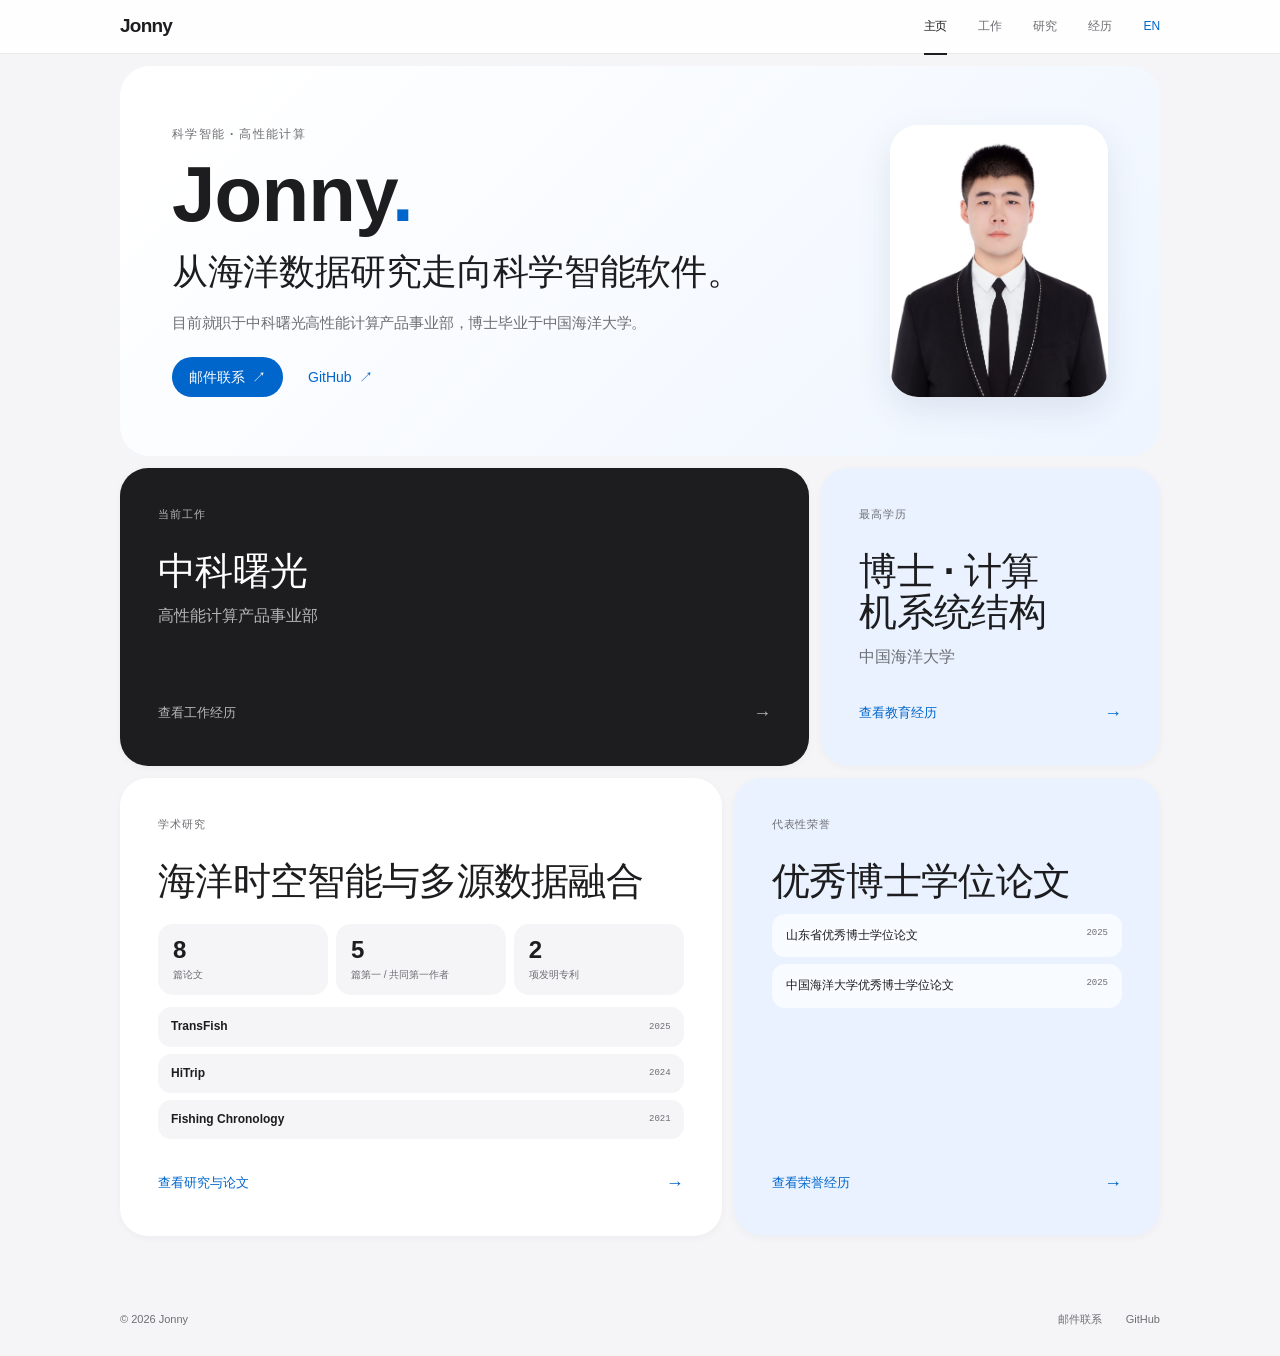
==== index.html @ 550485dc "Rebuild homepage as a resume overview" ====
<!doctype html>
<html lang="zh-CN">
  <head>
    <meta charset="utf-8">
    <meta name="viewport" content="width=device-width, initial-scale=1">
    <meta name="description" content="目前就职于中科曙光高性能计算产品事业部，博士毕业于中国海洋大学。">
    <meta name="author" content="Jonny">
    <meta name="theme-color" content="#f5f5f7">
    <title>Jonny｜个人主页</title>
    <link rel="canonical" href="https://zhaozhongningouc.github.io/">
    <link rel="alternate" hreflang="en" href="https://zhaozhongningouc.github.io/en/">
    <link rel="alternate" hreflang="zh-CN" href="https://zhaozhongningouc.github.io/">
    <link rel="alternate" hreflang="x-default" href="https://zhaozhongningouc.github.io/">
    <link rel="preload" href="/assets/images/portrait.jpg" as="image" type="image/jpeg">
    <link rel="stylesheet" href="/assets/css/styles.css">
    <meta property="og:type" content="website">
    <meta property="og:url" content="https://zhaozhongningouc.github.io/">
    <meta property="og:title" content="Jonny｜个人主页">
    <meta property="og:description" content="目前就职于中科曙光高性能计算产品事业部，博士毕业于中国海洋大学。">
    <meta property="og:image" content="https://zhaozhongningouc.github.io/assets/images/og-v2.png">
    <meta property="og:image:width" content="1200">
    <meta property="og:image:height" content="630">
    <meta property="og:locale" content="zh_CN">
    <meta property="og:locale:alternate" content="en_US">
    <meta name="twitter:card" content="summary_large_image">
    <meta name="twitter:title" content="Jonny｜个人主页">
    <meta name="twitter:description" content="目前就职于中科曙光高性能计算产品事业部，博士毕业于中国海洋大学。">
    <meta name="twitter:image" content="https://zhaozhongningouc.github.io/assets/images/og-v2.png">
    <script type="application/ld+json">{"@context":"https://schema.org","@type":"Person","name":"Jonny","url":"https://zhaozhongningouc.github.io/","image":"https://zhaozhongningouc.github.io/assets/images/portrait.jpg","worksFor":{"@type":"Organization","name":"中科曙光","department":{"@type":"Organization","name":"高性能计算产品事业部"}},"alumniOf":{"@type":"CollegeOrUniversity","name":"中国海洋大学"},"sameAs":["https://github.com/ZhaoZhongningOUC"]}</script>
    <script defer src="/assets/js/main.js"></script>
  </head>
  <body data-page="home" data-lang="zh">

    <a class="skip-link" href="#main-content">跳到主要内容</a>
    <header class="site-header">
      <div class="site-nav container">
        <a class="wordmark" href="/" aria-label="Jonny — 主页">Jonny</a>
        <button class="nav-toggle" type="button" aria-expanded="false" aria-controls="nav-menu">
          <span class="nav-toggle__label">菜单</span>
          <span class="nav-toggle__icon" aria-hidden="true"><i></i><i></i></span>
        </button>
        <nav class="nav-menu" id="nav-menu" aria-label="主要导航">

        <a class="nav-link" href="/" aria-current="page">
          主页
        </a>
        <a class="nav-link" href="/work/">
          工作
        </a>
        <a class="nav-link" href="/research/">
          研究
        </a>
        <a class="nav-link" href="/experience/">
          经历
        </a>
          <a class="language-link" href="/en/" hreflang="en" aria-label="切换到英文版">EN</a>
        </nav>
      </div>
    </header>

    <main class="home-main" id="main-content">
      <div class="container home-layout">
        <section class="home-hero" aria-labelledby="home-title">
          <div class="home-copy">
            <p class="eyebrow">科学智能 · 高性能计算</p>
            <h1 id="home-title">Jonny<span aria-hidden="true">.</span></h1>
            <p class="home-headline">从海洋数据研究走向科学智能软件。</p>
            <p class="home-summary">目前就职于中科曙光高性能计算产品事业部，博士毕业于中国海洋大学。</p>
            <div class="home-actions">
              <a class="primary-link" href="mailto:zhaozhn@sugon.com">邮件联系<span aria-hidden="true">↗</span></a>

  <a class="text-link" href="https://github.com/ZhaoZhongningOUC" target="_blank" rel="noreferrer">
    <span>GitHub</span><span aria-hidden="true">↗</span>
  </a>
            </div>
          </div>
          <figure class="home-portrait">
            <img src="/assets/images/portrait.jpg" alt="Jonny 个人照片" width="480" height="600" fetchpriority="high">
          </figure>
        </section>
        <section class="home-resume" aria-labelledby="resume-overview-title">
          <h2 class="sr-only" id="resume-overview-title">简历概览</h2>
          <div class="home-resume-grid">
            <a class="home-resume-card home-resume-card--work" href="/work/">
              <span class="home-card-label">当前工作</span>
              <div class="home-card-main">
                <h3>中科曙光</h3>
                <p>高性能计算产品事业部</p>
              </div>
              <span class="home-card-link">查看工作经历<span aria-hidden="true">→</span></span>
            </a>
            <a class="home-resume-card home-resume-card--education" href="/experience/#education">
              <span class="home-card-label">最高学历</span>
              <div class="home-card-main">
                <h3>博士 · 计算机系统结构</h3>
                <p>中国海洋大学</p>
              </div>
              <span class="home-card-link">查看教育经历<span aria-hidden="true">→</span></span>
            </a>
            <a class="home-resume-card home-resume-card--research" href="/research/">
              <span class="home-card-label">学术研究</span>
              <div class="home-card-main">
                <h3>海洋时空智能与多源数据融合</h3>
                <dl class="home-research-stats">
                  <div><dt>8</dt><dd>篇论文</dd></div>
                  <div><dt>5</dt><dd>篇第一 / 共同第一作者</dd></div>
                  <div><dt>2</dt><dd>项发明专利</dd></div>
                </dl>
                <ul class="home-highlight-list">
        <li><strong>TransFish</strong><span>2025</span></li>
        <li><strong>HiTrip</strong><span>2024</span></li>
        <li><strong>Fishing Chronology</strong><span>2021</span></li></ul>
              </div>
              <span class="home-card-link">查看研究与论文<span aria-hidden="true">→</span></span>
            </a>
            <a class="home-resume-card home-resume-card--recognition" href="/experience/#recognition">
              <span class="home-card-label">代表性荣誉</span>
              <div class="home-card-main">
                <h3>优秀博士学位论文</h3>
                <ul class="home-highlight-list home-highlight-list--awards">
        <li><strong>山东省优秀博士学位论文</strong><span>2025</span></li>
        <li><strong>中国海洋大学优秀博士学位论文</strong><span>2025</span></li></ul>
              </div>
              <span class="home-card-link">查看荣誉经历<span aria-hidden="true">→</span></span>
            </a>
          </div>
        </section>
      </div>
    </main>

    <footer class="site-footer">
      <div class="container footer-inner">
        <p>© 2026 Jonny</p>
        <div class="footer-links">
          <a href="mailto:zhaozhn@sugon.com">邮件联系</a>
          <a href="https://github.com/ZhaoZhongningOUC" target="_blank" rel="noreferrer">GitHub</a>

        </div>
      </div>
    </footer>
  </body>
</html>
---- assets/css/styles.css ----
:root {
  --ink: #1d1d1f;
  --ink-secondary: #6e6e73;
  --ink-tertiary: #6e6e73;
  --line: #d2d2d7;
  --line-soft: #e8e8ed;
  --surface: #ffffff;
  --surface-muted: #f5f5f7;
  --panel-blue: #eaf2ff;
  --panel-soft: #edf1f7;
  --panel-dark: #1d1d1f;
  --blue: #0066cc;
  --blue-hover: #004f9e;
  --container: 1040px;
  --reading: 740px;
  --header-height: 54px;
  --font-sans: -apple-system, BlinkMacSystemFont, "SF Pro Text", "PingFang SC", "Hiragino Sans GB", "Segoe UI", "Microsoft YaHei UI", "Microsoft YaHei", "Noto Sans CJK SC", "Noto Sans SC", Arial, sans-serif;
  --font-mono: "SFMono-Regular", Consolas, "Liberation Mono", monospace;
}

*,
*::before,
*::after {
  box-sizing: border-box;
}

html {
  scroll-behavior: smooth;
  text-size-adjust: 100%;
}

body {
  margin: 0;
  background: var(--surface-muted);
  color: var(--ink);
  font-family: var(--font-sans);
  font-size: 16px;
  -webkit-font-smoothing: antialiased;
  font-synthesis: none;
  line-height: 1.6;
  text-rendering: optimizeLegibility;
}

body.menu-open {
  overflow: hidden;
}

img {
  display: block;
  max-width: 100%;
}

a {
  color: inherit;
  text-decoration: none;
}

button,
input,
textarea {
  font: inherit;
}

button {
  color: inherit;
}

h1,
h2,
h3,
p,
figure,
dl,
dd,
ol,
ul {
  margin: 0;
}

.sr-only {
  position: absolute;
  width: 1px;
  height: 1px;
  overflow: hidden;
  padding: 0;
  border: 0;
  margin: -1px;
  clip: rect(0, 0, 0, 0);
  white-space: nowrap;
}

ol,
ul {
  padding: 0;
  list-style: none;
}

.container {
  width: min(calc(100% - 48px), var(--container));
  margin-inline: auto;
}

.skip-link {
  position: fixed;
  z-index: 200;
  top: 10px;
  left: 12px;
  padding: 9px 14px;
  border-radius: 8px;
  background: var(--ink);
  color: white;
  font-size: 13px;
  font-weight: 600;
  transform: translateY(-150%);
  transition: transform 160ms ease;
}

.skip-link:focus {
  transform: translateY(0);
}

:focus-visible {
  border-radius: 4px;
  outline: 3px solid rgba(0, 102, 204, 0.35);
  outline-offset: 3px;
}

.site-header {
  position: sticky;
  z-index: 100;
  top: 0;
  height: var(--header-height);
  border-bottom: 1px solid rgba(0, 0, 0, 0.08);
  background: rgba(255, 255, 255, 0.86);
  -webkit-backdrop-filter: saturate(180%) blur(18px);
  backdrop-filter: saturate(180%) blur(18px);
}

.site-nav {
  display: flex;
  height: 100%;
  align-items: center;
  justify-content: space-between;
}

.wordmark {
  color: var(--ink);
  font-size: 19px;
  font-weight: 650;
  letter-spacing: -0.04em;
}

.nav-menu {
  display: flex;
  align-items: center;
  gap: 31px;
}

.nav-link,
.language-link {
  position: relative;
  color: var(--ink-secondary);
  font-size: 12px;
  font-weight: 500;
  letter-spacing: -0.01em;
  transition: color 160ms ease;
}

.nav-link:hover,
.language-link:hover,
.nav-link[aria-current="page"] {
  color: var(--ink);
}

.nav-link[aria-current="page"]::after {
  position: absolute;
  right: 0;
  bottom: -19px;
  left: 0;
  height: 2px;
  background: var(--ink);
  content: "";
}

.language-link {
  padding-left: 1px;
  color: var(--blue);
}

.nav-toggle {
  display: none;
  align-items: center;
  gap: 9px;
  padding: 8px 0;
  border: 0;
  background: transparent;
  cursor: pointer;
  font-size: 12px;
}

.nav-toggle__icon {
  position: relative;
  display: block;
  width: 17px;
  height: 12px;
}

.nav-toggle__icon i {
  position: absolute;
  right: 0;
  width: 17px;
  height: 1px;
  background: currentColor;
  transition: transform 180ms ease, top 180ms ease;
}

.nav-toggle__icon i:first-child {
  top: 3px;
}

.nav-toggle__icon i:last-child {
  top: 9px;
}

.nav-toggle[aria-expanded="true"] .nav-toggle__icon i:first-child {
  top: 6px;
  transform: rotate(45deg);
}

.nav-toggle[aria-expanded="true"] .nav-toggle__icon i:last-child {
  top: 6px;
  transform: rotate(-45deg);
}

.eyebrow {
  color: var(--ink-secondary);
  font-size: 12px;
  font-weight: 600;
  letter-spacing: 0.11em;
  text-transform: uppercase;
}

.home-headline,
.page-heading h1,
.section-body > h3,
.publication-group > h3,
.featured-award h3 {
  text-wrap: balance;
}

html[lang="zh-CN"] .home-copy h1,
html[lang="zh-CN"] .home-headline,
html[lang="zh-CN"] .page-heading h1,
html[lang="zh-CN"] .section-body > h3,
html[lang="zh-CN"] .research-row__content h3,
html[lang="zh-CN"] .timeline-row h3,
html[lang="zh-CN"] .program-row h3,
html[lang="zh-CN"] .award-row h3,
html[lang="zh-CN"] .featured-award h3,
html[lang="zh-CN"] .patent-row h3 {
  letter-spacing: -0.01em;
}

.home-layout {
  display: grid;
  gap: 12px;
  padding-block: 12px 48px;
}

.home-hero {
  display: grid;
  min-height: 390px;
  align-items: center;
  gap: clamp(44px, 7vw, 80px);
  grid-template-columns: minmax(0, 1fr) 218px;
  padding: clamp(34px, 5vw, 52px);
  border-radius: 30px;
  background: linear-gradient(135deg, #ffffff 8%, #eef5ff 100%);
}

.home-copy {
  max-width: 760px;
  animation: fade-up 620ms both cubic-bezier(0.22, 1, 0.36, 1);
}

.home-copy h1 {
  margin-top: 13px;
  font-size: clamp(58px, 7.2vw, 78px);
  font-weight: 650;
  letter-spacing: -0.075em;
  line-height: 0.95;
}

.home-copy h1 span {
  color: var(--blue);
}

.home-headline {
  max-width: 620px;
  margin-top: 20px;
  font-size: clamp(25px, 3vw, 36px);
  font-weight: 560;
  letter-spacing: -0.045em;
  line-height: 1.16;
}

.home-summary {
  max-width: 600px;
  margin-top: 17px;
  color: var(--ink-secondary);
  font-size: 15px;
  letter-spacing: -0.012em;
  line-height: 1.7;
}

.home-actions,
.section-links {
  display: flex;
  flex-wrap: wrap;
  align-items: center;
  gap: 14px 25px;
  margin-top: 21px;
}

.primary-link,
.text-link {
  display: inline-flex;
  align-items: center;
  gap: 7px;
  color: var(--blue);
  font-size: 14px;
  font-weight: 520;
  transition: color 160ms ease;
}

.primary-link {
  padding: 9px 17px;
  border-radius: 999px;
  background: var(--blue);
  color: white;
}

.primary-link:hover {
  background: var(--blue-hover);
}

.text-link:hover {
  color: var(--blue-hover);
  text-decoration: underline;
  text-underline-offset: 4px;
}

.primary-link span,
.text-link span:last-child {
  transition: transform 160ms ease;
}

.primary-link:hover span,
.text-link:hover span:last-child {
  transform: translate(2px, -2px);
}

.home-portrait {
  overflow: hidden;
  width: 218px;
  aspect-ratio: 4 / 5;
  border-radius: 28px;
  background: rgba(255, 255, 255, 0.72);
  box-shadow: 0 12px 34px rgba(18, 48, 86, 0.1);
  animation: fade-up 620ms 90ms both cubic-bezier(0.22, 1, 0.36, 1);
}

.home-portrait img {
  width: 100%;
  height: 100%;
  object-fit: cover;
  object-position: 50% 35%;
}

.home-resume-grid {
  display: grid;
  gap: 12px;
  grid-template-columns: repeat(12, minmax(0, 1fr));
}

.home-resume-card {
  display: flex;
  min-height: 238px;
  flex-direction: column;
  padding: clamp(27px, 3.6vw, 38px);
  border-radius: 28px;
  background: var(--surface);
  box-shadow: 0 2px 8px rgba(0, 0, 0, 0.035);
  transition: box-shadow 220ms ease, transform 220ms cubic-bezier(0.22, 1, 0.36, 1);
}

.home-resume-card:hover {
  box-shadow: 0 12px 30px rgba(0, 0, 0, 0.075);
  transform: translateY(-3px);
}

.home-resume-card--work {
  color: white;
  background: var(--panel-dark);
  grid-column: span 8;
}

.home-resume-card--education {
  background: var(--panel-blue);
  grid-column: span 4;
}

.home-resume-card--research {
  min-height: 310px;
  grid-column: span 7;
}

.home-resume-card--recognition {
  min-height: 310px;
  background: var(--panel-blue);
  grid-column: span 5;
}

.home-card-label {
  color: var(--ink-secondary);
  font-size: 11px;
  font-weight: 600;
  letter-spacing: 0.08em;
  text-transform: uppercase;
}

.home-resume-card--work .home-card-label,
.home-resume-card--work .home-card-main p,
.home-resume-card--work .home-card-link {
  color: rgba(255, 255, 255, 0.68);
}

.home-card-main {
  margin-top: 27px;
}

.home-card-main h3 {
  max-width: 580px;
  font-size: clamp(26px, 3.5vw, 38px);
  font-weight: 620;
  letter-spacing: -0.052em;
  line-height: 1.08;
  text-wrap: balance;
}

html[lang="zh-CN"] .home-card-main h3 {
  letter-spacing: -0.018em;
}

.home-card-main > p {
  max-width: 560px;
  margin-top: 12px;
  color: var(--ink-secondary);
  font-size: 16px;
  line-height: 1.55;
}

.home-card-link {
  display: flex;
  align-items: center;
  justify-content: space-between;
  gap: 20px;
  margin-top: auto;
  padding-top: 30px;
  color: var(--blue);
  font-size: 13px;
  font-weight: 560;
}

.home-card-link span {
  font-size: 18px;
  transition: transform 180ms ease;
}

.home-resume-card:hover .home-card-link span {
  transform: translateX(4px);
}

.home-research-stats {
  display: grid;
  gap: 8px;
  margin-top: 22px;
  grid-template-columns: repeat(3, minmax(0, 1fr));
}

.home-research-stats > div {
  padding: 14px 15px;
  border-radius: 15px;
  background: var(--surface-muted);
}

.home-research-stats dt {
  font-size: 24px;
  font-weight: 620;
  letter-spacing: -0.04em;
  line-height: 1;
}

.home-research-stats dd {
  margin-top: 6px;
  color: var(--ink-secondary);
  font-size: 10px;
  line-height: 1.35;
}

.home-highlight-list {
  display: grid;
  gap: 7px;
  margin-top: 12px;
}

.home-highlight-list li {
  display: flex;
  align-items: center;
  justify-content: space-between;
  gap: 18px;
  padding: 10px 13px;
  border-radius: 13px;
  background: var(--surface-muted);
  font-size: 12px;
}

.home-highlight-list strong {
  font-weight: 560;
}

.home-highlight-list span {
  flex: 0 0 auto;
  color: var(--ink-tertiary);
  font-family: var(--font-mono);
  font-size: 9px;
}

.home-highlight-list--awards li {
  align-items: flex-start;
  padding: 13px 14px;
  background: rgba(255, 255, 255, 0.68);
  line-height: 1.45;
}

.page-heading {
  padding-top: 12px;
  background: transparent;
}

.page-heading__inner {
  max-width: var(--container);
  padding: clamp(34px, 5vw, 50px);
  border-radius: 28px;
  background: var(--surface);
  animation: fade-up 620ms both cubic-bezier(0.22, 1, 0.36, 1);
}

.page-heading--compact .page-heading__inner {
  padding-block: clamp(32px, 4vw, 42px);
}

.page-heading h1 {
  max-width: 850px;
  font-size: clamp(40px, 5.6vw, 58px);
  font-weight: 620;
  letter-spacing: -0.055em;
  line-height: 1.05;
}

.page-heading p:last-child {
  max-width: 720px;
  margin-top: 16px;
  color: var(--ink-secondary);
  font-size: clamp(16px, 1.8vw, 19px);
  letter-spacing: -0.025em;
  line-height: 1.55;
}

.resume-content {
  display: grid;
  gap: 12px;
  padding-block: 12px 48px;
}

.resume-section {
  --item-bg: var(--surface-muted);
  display: grid;
  gap: 28px;
  grid-template-columns: 150px minmax(0, 1fr);
  padding: clamp(28px, 4vw, 40px);
  border: 0;
  border-radius: 28px;
  background: var(--surface);
  scroll-margin-top: calc(var(--header-height) + 14px);
  animation: fade-up 560ms both cubic-bezier(0.22, 1, 0.36, 1);
}

.panel--white {
  background: var(--surface);
}

.panel--blue {
  --item-bg: rgba(255, 255, 255, 0.68);
  background: var(--panel-blue);
}

.panel--soft {
  --item-bg: rgba(255, 255, 255, 0.72);
  background: var(--panel-soft);
}

.resume-section:nth-child(2) {
  animation-delay: 70ms;
}

.resume-section:nth-child(3) {
  animation-delay: 110ms;
}

.resume-section:nth-child(4) {
  animation-delay: 150ms;
}

.section-label {
  color: var(--ink-secondary);
  font-size: 11px;
  font-weight: 600;
  letter-spacing: 0.06em;
  text-transform: uppercase;
}

.section-body {
  min-width: 0;
  max-width: none;
}

.section-body > h3,
.publication-group > h3 {
  font-size: clamp(28px, 3.5vw, 38px);
  font-weight: 600;
  letter-spacing: -0.052em;
  line-height: 1.08;
}

.section-lead {
  margin-top: 16px;
  color: var(--ink-secondary);
  font-size: 17px;
  letter-spacing: -0.018em;
  line-height: 1.7;
}

.organization-line {
  display: flex;
  align-items: center;
  gap: 8px;
  margin-top: 12px;
  color: var(--ink-secondary);
  font-size: 13px;
}

.organization-line strong {
  color: var(--ink);
  font-weight: 560;
}

.role-block {
  display: grid;
  gap: 16px;
  grid-template-columns: 96px minmax(0, 1fr);
  margin-top: 22px;
  padding: 18px;
  border: 0;
  border-radius: 17px;
  background: var(--item-bg);
}

.role-block > span {
  color: var(--ink-secondary);
  font-size: 12px;
}

.role-block p {
  font-size: 15px;
  line-height: 1.7;
}

.fact-list {
  display: grid;
  gap: 8px;
  margin-top: 24px;
  grid-template-columns: repeat(3, minmax(0, 1fr));
}

.fact-item {
  padding: 16px;
  border-radius: 16px;
  background: var(--item-bg);
}

.fact-item + .fact-item {
  padding-left: 16px;
  border-left: 0;
}

.fact-item dt {
  font-size: 21px;
  font-weight: 560;
  letter-spacing: -0.035em;
}

.fact-item dd {
  margin-top: 4px;
  color: var(--ink-secondary);
  font-size: 11px;
}

.simple-list,
.research-list,
.patent-list,
.program-list,
.award-list {
  display: grid;
  gap: 8px;
  border: 0;
}

.simple-row {
  display: grid;
  gap: 25px;
  grid-template-columns: 38px 1fr;
  padding: 17px 18px;
  border: 0;
  border-radius: 17px;
  background: var(--item-bg);
}

.simple-row > span {
  padding-top: 3px;
  color: var(--ink-tertiary);
  font-family: var(--font-mono);
  font-size: 10px;
}

.simple-row strong {
  font-size: 18px;
  font-weight: 560;
  letter-spacing: -0.025em;
}

.simple-row p {
  margin-top: 5px;
  color: var(--ink-secondary);
  font-size: 14px;
  line-height: 1.6;
}

.domain-plain-list {
  display: grid;
  gap: 8px;
  border: 0;
  grid-template-columns: repeat(2, minmax(0, 1fr));
}

.domain-plain-list li {
  padding: 15px 17px;
  border: 0;
  border-radius: 15px;
  background: var(--item-bg);
  color: var(--ink-secondary);
  font-size: 14px;
}

.domain-plain-list li:nth-child(odd) {
  padding-right: 17px;
}

.domain-plain-list li:nth-child(even) {
  padding-left: 17px;
  border-left: 0;
}

.research-overview {
  display: grid;
  gap: 8px;
  border: 0;
  grid-template-columns: repeat(3, minmax(0, 1fr));
}

.research-overview > div {
  padding: 17px 18px;
  border-radius: 16px;
  background: var(--item-bg);
}

.research-overview > div + div {
  padding-left: 18px;
  border-left: 0;
}

.research-overview dt {
  font-size: 27px;
  font-weight: 590;
  letter-spacing: -0.04em;
  line-height: 1.1;
}

.research-overview dd {
  margin-top: 4px;
  color: var(--ink-secondary);
  font-size: 11px;
  line-height: 1.45;
}

.citation-note {
  margin: 10px 0 18px;
  color: var(--ink-tertiary);
  font-size: 11px;
  line-height: 1.55;
}

.citation-note a {
  color: var(--blue);
}

.citation-note a:hover {
  text-decoration: underline;
  text-underline-offset: 3px;
}

.research-row {
  display: grid;
  gap: 28px;
  grid-template-columns: 105px 1fr;
  padding: 20px;
  border: 0;
  border-radius: 18px;
  background: var(--item-bg);
}

.research-row__meta {
  display: flex;
  flex-direction: column;
  gap: 4px;
  color: var(--ink-secondary);
  font-size: 11px;
}

.research-row__meta span:first-child {
  color: var(--ink);
  font-family: var(--font-mono);
}

.research-row__content h3,
.timeline-row h3,
.program-row h3,
.award-row h3,
.patent-row h3 {
  font-size: 20px;
  font-weight: 580;
  letter-spacing: -0.035em;
  line-height: 1.3;
}

.research-row__title {
  margin-top: 7px;
  color: var(--ink-secondary);
  font-size: 12px;
  line-height: 1.55;
}

.research-row__content > p:not(.research-row__title) {
  margin-top: 14px;
  color: var(--ink-secondary);
  font-size: 14px;
  line-height: 1.7;
}

.research-impact {
  display: inline-flex;
  align-items: center;
  gap: 6px;
  margin-top: 13px;
  color: var(--ink-secondary);
  font-size: 12px;
  font-weight: 520;
  transition: color 160ms ease;
}

.research-impact:hover {
  color: var(--blue);
}

.research-row .section-links {
  margin-top: 16px;
}

.publication-group + .publication-group {
  margin-top: 12px;
}

.publication-group {
  padding: 20px;
  border-radius: 18px;
  background: var(--item-bg);
}

.publication-group > h3 {
  display: flex;
  align-items: baseline;
  justify-content: space-between;
  padding: 0 4px 11px;
  border: 0;
  font-size: 25px;
}

.publication-group > h3 span {
  color: var(--ink-tertiary);
  font-family: var(--font-mono);
  font-size: 11px;
  font-weight: 400;
}

.publication-row {
  display: grid;
  align-items: start;
  gap: 22px;
  grid-template-columns: 48px 1fr auto;
  padding: 14px 12px;
  border: 0;
  border-radius: 13px;
  transition: color 160ms ease, background-color 160ms ease;
}

.publication-row:hover {
  background: rgba(255, 255, 255, 0.75);
  color: var(--blue);
}

.publication-year {
  padding-top: 3px;
  color: var(--ink-tertiary);
  font-family: var(--font-mono);
  font-size: 10px;
}

.publication-copy {
  display: flex;
  flex-direction: column;
  gap: 7px;
}

.publication-copy strong {
  font-size: 15px;
  font-weight: 540;
  line-height: 1.45;
}

.publication-copy small {
  color: var(--ink-secondary);
  font-size: 11px;
  line-height: 1.5;
}

.publication-row > span:last-child {
  color: var(--ink-tertiary);
  font-size: 13px;
  transition: transform 160ms ease;
}

.publication-row:hover > span:last-child {
  transform: translate(2px, -2px);
}

.patent-row,
.program-row,
.award-row {
  display: grid;
  gap: 28px;
  grid-template-columns: 76px 1fr;
  padding: 18px;
  border: 0;
  border-radius: 17px;
  background: var(--item-bg);
}

.patent-row > span,
.program-row > span,
.award-row > span {
  padding-top: 3px;
  color: var(--ink-tertiary);
  font-family: var(--font-mono);
  font-size: 10px;
}

.patent-row p,
.program-row p,
.award-row p,
.timeline-row p {
  margin-top: 6px;
  color: var(--ink-secondary);
  font-size: 13px;
  line-height: 1.65;
}

.timeline-row {
  display: grid;
  gap: 28px;
  grid-template-columns: 105px 1fr;
  padding: 18px;
  border: 0;
  border-radius: 17px;
  background: var(--item-bg);
}

.timeline-row + .timeline-row {
  margin-top: 8px;
}

.timeline-period {
  padding-top: 3px;
  color: var(--ink-secondary);
  font-family: var(--font-mono);
  font-size: 10px;
}

.timeline-meta {
  color: var(--ink) !important;
  font-size: 12px !important;
  font-weight: 520;
}

.featured-award-grid {
  display: grid;
  gap: 12px;
  grid-template-columns: 1.08fr 0.92fr;
}

.featured-award {
  min-height: 214px;
  padding: 21px;
  border: 0;
  border-radius: 18px;
  background: var(--item-bg);
}

.featured-award--primary {
  background: #e3efff;
  box-shadow: none;
}

.featured-award--primary .featured-award__meta span:first-child {
  color: var(--blue);
}

.featured-award__meta {
  display: flex;
  align-items: center;
  justify-content: space-between;
  color: var(--ink-secondary);
  font-size: 11px;
  font-weight: 560;
}

.featured-award h3 {
  margin-top: 20px;
  font-size: 20px;
  font-weight: 590;
  letter-spacing: -0.035em;
  line-height: 1.28;
}

.featured-award p {
  margin-top: 10px;
  color: var(--ink-secondary);
  font-size: 12px;
  line-height: 1.6;
}

.featured-award small {
  display: block;
  margin-top: 13px;
  color: var(--ink-tertiary);
  font-size: 11px;
}

.award-list--compact {
  margin-top: 8px;
}

.award-list--compact .award-row {
  padding: 16px 18px;
}

.earlier-recognition {
  margin-top: 14px;
  color: var(--ink-secondary);
  font-size: 12px;
  line-height: 1.65;
}

.site-footer {
  border: 0;
}

.footer-inner {
  display: flex;
  min-height: 72px;
  align-items: center;
  justify-content: space-between;
  gap: 30px;
  color: var(--ink-secondary);
  font-size: 11px;
}

.footer-links {
  display: flex;
  gap: 24px;
}

.footer-links a {
  transition: color 160ms ease;
}

.footer-links a:hover {
  color: var(--ink);
}

@keyframes fade-up {
  from {
    opacity: 0;
    transform: translateY(12px);
  }
  to {
    opacity: 1;
    transform: translateY(0);
  }
}

@media (max-width: 900px) {
  .home-hero {
    gap: 45px;
    grid-template-columns: minmax(0, 1fr) 190px;
    padding: 40px;
  }

  .home-portrait {
    width: 190px;
  }

  .resume-section {
    gap: 30px;
    grid-template-columns: 130px minmax(0, 1fr);
  }
}

@media (max-width: 760px) {
  .container {
    width: min(calc(100% - 36px), var(--container));
  }

  .site-header {
    height: auto;
  }

  .site-nav {
    min-height: var(--header-height);
    flex-wrap: wrap;
  }

  .nav-menu {
    display: flex;
    width: 100%;
    align-items: stretch;
    gap: 0;
    flex-direction: column;
    padding: 4px 0 12px;
  }

  .js .site-header {
    height: var(--header-height);
  }

  .js .site-nav {
    height: 100%;
    min-height: 0;
    flex-wrap: nowrap;
  }

  .js .nav-toggle {
    display: flex;
  }

  .js .nav-menu {
    position: fixed;
    z-index: 120;
    top: calc(var(--header-height) + 8px);
    right: 18px;
    left: 18px;
    width: auto;
    display: none;
    align-items: stretch;
    gap: 0;
    flex-direction: column;
    padding: 10px 18px;
    border: 1px solid var(--line-soft);
    border-radius: 18px;
    background: rgba(255, 255, 255, 0.98);
    box-shadow: 0 18px 55px rgba(0, 0, 0, 0.12);
  }

  .js .nav-menu.is-open {
    display: flex;
    animation: fade-up 180ms both ease-out;
  }

  .nav-link,
  .language-link {
    padding: 14px 2px;
    border-bottom: 0;
    font-size: 15px;
  }

  .nav-link[aria-current="page"]::after {
    display: none;
  }

  .language-link {
    border-bottom: 0;
  }

  .home-layout {
    padding-block: 12px 36px;
  }

  .home-hero {
    min-height: 340px;
    gap: 32px;
    grid-template-columns: minmax(0, 1fr) 155px;
    padding: 32px;
    border-radius: 22px;
  }

  .home-portrait {
    width: 155px;
    border-radius: 22px;
  }

  .home-copy h1 {
    font-size: 60px;
  }

  .home-headline {
    font-size: 25px;
  }

  .home-resume-card {
    min-height: 220px;
    padding: 26px;
    border-radius: 22px;
  }

  .home-resume-card--work,
  .home-resume-card--education {
    grid-column: span 6;
  }

  .home-resume-card--research,
  .home-resume-card--recognition {
    min-height: 0;
    grid-column: 1 / -1;
  }

  .page-heading__inner {
    padding: 30px;
    border-radius: 22px;
  }

  .page-heading--compact .page-heading__inner {
    padding-block: 30px;
  }

  .resume-content {
    padding-bottom: 36px;
  }

  .resume-section {
    gap: 16px;
    grid-template-columns: 1fr;
    padding: 24px;
    border-radius: 22px;
  }

  .section-label {
    color: var(--ink-tertiary);
  }

  .featured-award-grid {
    grid-template-columns: 1fr;
  }

  .featured-award {
    min-height: 0;
  }
}

@media (max-width: 560px) {
  .container {
    width: min(calc(100% - 32px), var(--container));
  }

  .home-layout {
    gap: 12px;
    padding-block: 12px 28px;
  }

  .home-hero {
    min-height: 0;
    gap: 25px;
    grid-template-columns: 1fr;
    padding: 24px;
  }

  .home-portrait {
    order: -1;
    width: 126px;
    border-radius: 19px;
  }

  .home-copy h1 {
    margin-top: 10px;
    font-size: 54px;
  }

  .home-headline {
    margin-top: 18px;
    font-size: 23px;
  }

  .home-summary {
    margin-top: 17px;
    font-size: 14px;
  }

  .home-actions {
    gap: 14px 20px;
    margin-top: 22px;
  }

  .home-resume-grid {
    grid-template-columns: 1fr;
  }

  .home-resume-card,
  .home-resume-card--work,
  .home-resume-card--education,
  .home-resume-card--research,
  .home-resume-card--recognition {
    min-height: 0;
    padding: 23px;
    grid-column: 1;
  }

  .home-card-main {
    margin-top: 21px;
  }

  .home-card-main h3 {
    font-size: 27px;
  }

  .home-card-link {
    padding-top: 25px;
  }

  .page-heading h1 {
    font-size: 38px;
  }

  .page-heading__inner {
    padding: 24px;
  }

  .page-heading p:last-child {
    font-size: 16px;
  }

  .role-block,
  .research-row,
  .timeline-row,
  .program-row,
  .award-row,
  .patent-row {
    gap: 12px;
    grid-template-columns: 1fr;
  }

  .role-block {
    padding: 16px;
  }

  .fact-list {
    gap: 8px;
    grid-template-columns: 1fr;
  }

  .fact-item,
  .fact-item + .fact-item {
    padding: 14px 16px;
    border-bottom: 0;
    border-left: 0;
  }

  .domain-plain-list {
    grid-template-columns: 1fr;
  }

  .domain-plain-list li:nth-child(odd),
  .domain-plain-list li:nth-child(even) {
    padding-inline: 15px;
    border-left: 0;
  }

  .research-row__meta {
    flex-direction: row;
    gap: 12px;
  }

  .research-overview > div {
    padding: 14px;
  }

  .research-overview > div + div {
    padding-left: 14px;
  }

  .research-overview dt {
    font-size: 23px;
  }

  .research-overview dd {
    font-size: 10px;
  }

  .publication-row {
    gap: 6px 12px;
    grid-template-columns: 1fr auto;
  }

  .publication-year {
    grid-column: 1 / -1;
  }

  .timeline-period,
  .program-row > span,
  .award-row > span,
  .patent-row > span {
    margin-bottom: 2px;
  }

  .footer-inner {
    align-items: flex-start;
    flex-direction: column;
    gap: 14px;
    padding-block: 25px;
  }
}

@media (max-width: 420px) {
  .research-overview {
    grid-template-columns: repeat(3, minmax(0, 1fr));
  }

  .research-overview > div:nth-child(3) {
    padding-left: 14px;
    border-top: 0;
    border-left: 0;
    grid-column: auto;
  }

  .home-research-stats {
    grid-template-columns: 1fr;
  }
}

@media (prefers-reduced-motion: reduce) {
  html {
    scroll-behavior: auto;
  }

  *,
  *::before,
  *::after {
    animation-duration: 0.001ms !important;
    animation-iteration-count: 1 !important;
    scroll-behavior: auto !important;
    transition-duration: 0.001ms !important;
  }
}
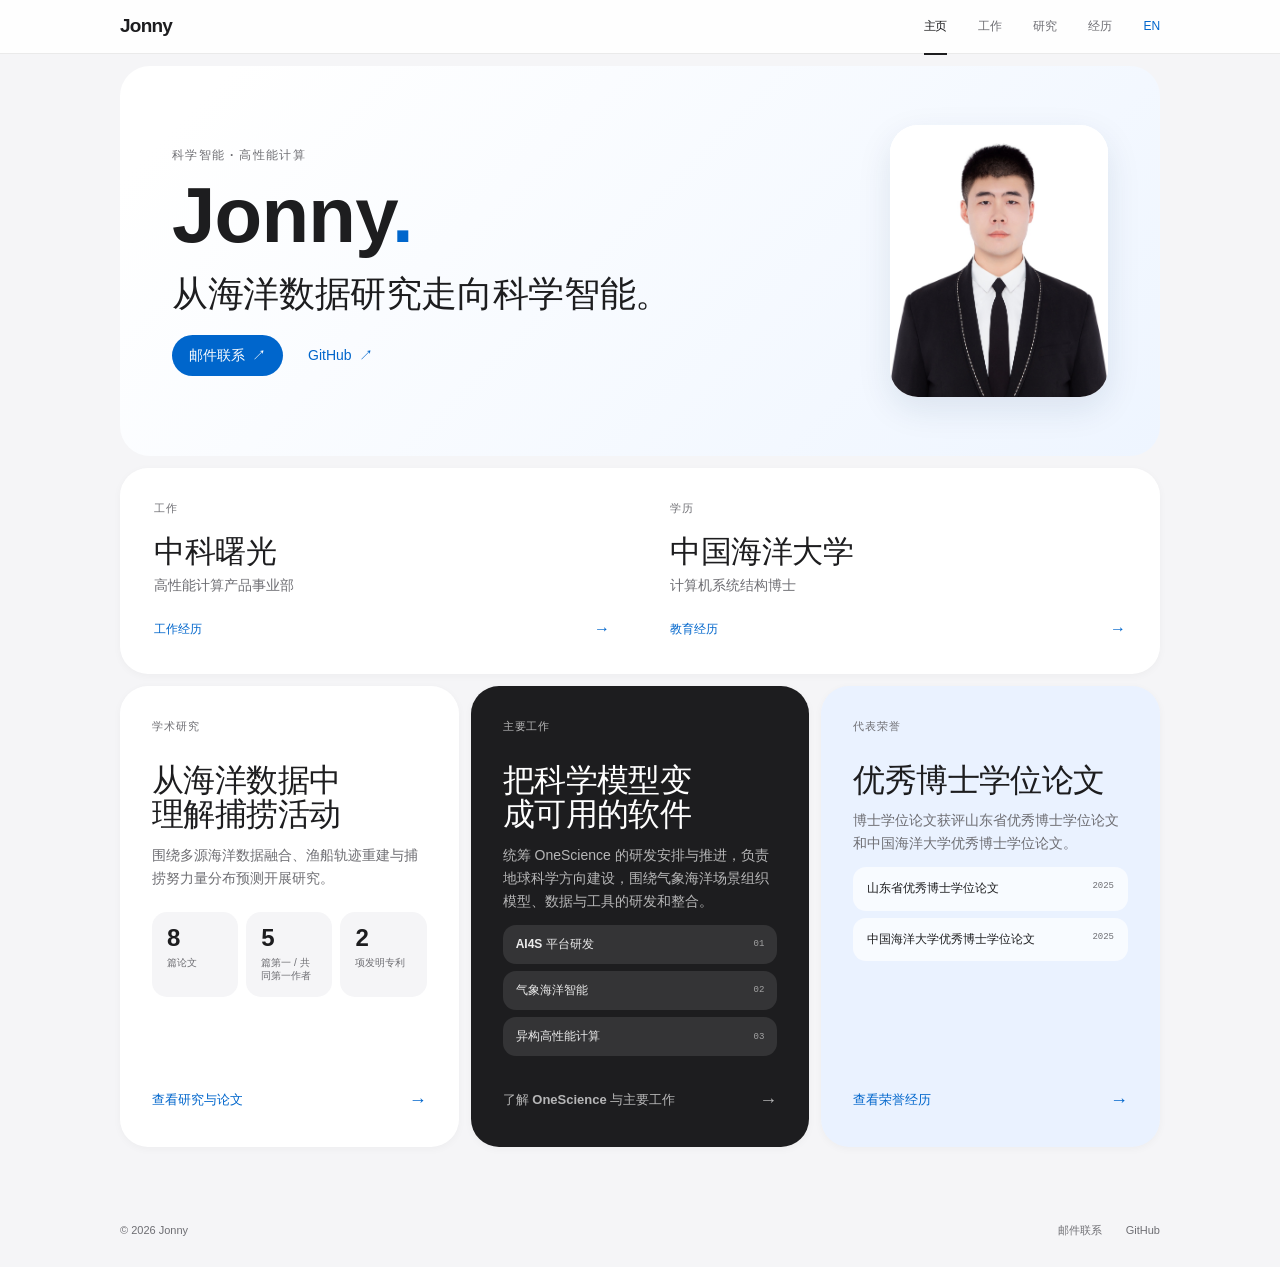
==== commit fc635430: "Reframe homepage as feature highlights" ====
--- a/index.html
+++ b/index.html
@@ -17,7 +17,7 @@
     <meta property="og:url" content="https://zhaozhongningouc.github.io/">
     <meta property="og:title" content="Jonny｜个人主页">
     <meta property="og:description" content="目前就职于中科曙光高性能计算产品事业部，博士毕业于中国海洋大学。">
-    <meta property="og:image" content="https://zhaozhongningouc.github.io/assets/images/og-v2.png">
+    <meta property="og:image" content="https://zhaozhongningouc.github.io/assets/images/og-v3.png">
     <meta property="og:image:width" content="1200">
     <meta property="og:image:height" content="630">
     <meta property="og:locale" content="zh_CN">
@@ -25,7 +25,7 @@
     <meta name="twitter:card" content="summary_large_image">
     <meta name="twitter:title" content="Jonny｜个人主页">
     <meta name="twitter:description" content="目前就职于中科曙光高性能计算产品事业部，博士毕业于中国海洋大学。">
-    <meta name="twitter:image" content="https://zhaozhongningouc.github.io/assets/images/og-v2.png">
+    <meta name="twitter:image" content="https://zhaozhongningouc.github.io/assets/images/og-v3.png">
     <script type="application/ld+json">{"@context":"https://schema.org","@type":"Person","name":"Jonny","url":"https://zhaozhongningouc.github.io/","image":"https://zhaozhongningouc.github.io/assets/images/portrait.jpg","worksFor":{"@type":"Organization","name":"中科曙光","department":{"@type":"Organization","name":"高性能计算产品事业部"}},"alumniOf":{"@type":"CollegeOrUniversity","name":"中国海洋大学"},"sameAs":["https://github.com/ZhaoZhongningOUC"]}</script>
     <script defer src="/assets/js/main.js"></script>
   </head>
@@ -64,8 +64,7 @@
           <div class="home-copy">
             <p class="eyebrow">科学智能 · 高性能计算</p>
             <h1 id="home-title">Jonny<span aria-hidden="true">.</span></h1>
-            <p class="home-headline">从海洋数据研究走向科学智能软件。</p>
-            <p class="home-summary">目前就职于中科曙光高性能计算产品事业部，博士毕业于中国海洋大学。</p>
+            <p class="home-headline">从海洋数据研究走向科学智能。</p>
             <div class="home-actions">
               <a class="primary-link" href="mailto:zhaozhn@sugon.com">邮件联系<span aria-hidden="true">↗</span></a>
 
@@ -80,43 +79,55 @@
         </section>
         <section class="home-resume" aria-labelledby="resume-overview-title">
           <h2 class="sr-only" id="resume-overview-title">简历概览</h2>
-          <div class="home-resume-grid">
-            <a class="home-resume-card home-resume-card--work" href="/work/">
-              <span class="home-card-label">当前工作</span>
-              <div class="home-card-main">
-                <h3>中科曙光</h3>
+          <div class="home-status-card">
+            <a class="home-status-item" href="/work/">
+              <span class="home-card-label">工作</span>
+              <div class="home-status-main">
+                <strong>中科曙光</strong>
                 <p>高性能计算产品事业部</p>
               </div>
-              <span class="home-card-link">查看工作经历<span aria-hidden="true">→</span></span>
+              <span class="home-status-link">工作经历<span aria-hidden="true">→</span></span>
             </a>
-            <a class="home-resume-card home-resume-card--education" href="/experience/#education">
-              <span class="home-card-label">最高学历</span>
-              <div class="home-card-main">
-                <h3>博士 · 计算机系统结构</h3>
-                <p>中国海洋大学</p>
+            <a class="home-status-item" href="/experience/#education">
+              <span class="home-card-label">学历</span>
+              <div class="home-status-main">
+                <strong>中国海洋大学</strong>
+                <p>计算机系统结构博士</p>
               </div>
-              <span class="home-card-link">查看教育经历<span aria-hidden="true">→</span></span>
+              <span class="home-status-link">教育经历<span aria-hidden="true">→</span></span>
             </a>
-            <a class="home-resume-card home-resume-card--research" href="/research/">
+          </div>
+          <div class="home-feature-grid">
+            <a class="home-feature-card home-feature-card--research" href="/research/">
               <span class="home-card-label">学术研究</span>
               <div class="home-card-main">
-                <h3>海洋时空智能与多源数据融合</h3>
+                <h3>从海洋数据中理解捕捞活动</h3>
+                <p>围绕多源海洋数据融合、渔船轨迹重建与捕捞努力量分布预测开展研究。</p>
                 <dl class="home-research-stats">
                   <div><dt>8</dt><dd>篇论文</dd></div>
                   <div><dt>5</dt><dd>篇第一 / 共同第一作者</dd></div>
                   <div><dt>2</dt><dd>项发明专利</dd></div>
                 </dl>
-                <ul class="home-highlight-list">
-        <li><strong>TransFish</strong><span>2025</span></li>
-        <li><strong>HiTrip</strong><span>2024</span></li>
-        <li><strong>Fishing Chronology</strong><span>2021</span></li></ul>
               </div>
               <span class="home-card-link">查看研究与论文<span aria-hidden="true">→</span></span>
             </a>
-            <a class="home-resume-card home-resume-card--recognition" href="/experience/#recognition">
-              <span class="home-card-label">代表性荣誉</span>
+            <a class="home-feature-card home-feature-card--work" href="/work/">
+              <span class="home-card-label">主要工作</span>
+              <div class="home-card-main">
+                <h3>把科学模型变成可用的软件</h3>
+                <p>统筹 OneScience 的研发安排与推进，负责地球科学方向建设，围绕气象海洋场景组织模型、数据与工具的研发和整合。</p>
+                <ul class="home-highlight-list">
+        <li><strong>AI4S 平台研发</strong><span>01</span></li>
+        <li><strong>气象海洋智能</strong><span>02</span></li>
+        <li><strong>异构高性能计算</strong><span>03</span></li></ul>
+              </div>
+              <span class="home-card-link">了解 OneScience 与主要工作<span aria-hidden="true">→</span></span>
+            </a>
+            <a class="home-feature-card home-feature-card--recognition" href="/experience/#recognition">
+              <span class="home-card-label">代表荣誉</span>
               <div class="home-card-main">
                 <h3>优秀博士学位论文</h3>
+                <p>博士学位论文获评山东省优秀博士学位论文和中国海洋大学优秀博士学位论文。</p>
                 <ul class="home-highlight-list home-highlight-list--awards">
         <li><strong>山东省优秀博士学位论文</strong><span>2025</span></li>
         <li><strong>中国海洋大学优秀博士学位论文</strong><span>2025</span></li></ul>
--- a/assets/css/styles.css
+++ b/assets/css/styles.css
@@ -304,15 +304,6 @@
   line-height: 1.16;
 }
 
-.home-summary {
-  max-width: 600px;
-  margin-top: 17px;
-  color: var(--ink-secondary);
-  font-size: 15px;
-  letter-spacing: -0.012em;
-  line-height: 1.7;
-}
-
 .home-actions,
 .section-links {
   display: flex;
@@ -377,48 +368,109 @@
   object-position: 50% 35%;
 }
 
-.home-resume-grid {
+.home-resume {
   display: grid;
   gap: 12px;
-  grid-template-columns: repeat(12, minmax(0, 1fr));
-}
-
-.home-resume-card {
+}
+
+.home-status-card {
+  display: grid;
+  gap: 8px;
+  padding: 8px;
+  border-radius: 28px;
+  background: var(--surface);
+  grid-template-columns: repeat(2, minmax(0, 1fr));
+  box-shadow: 0 2px 8px rgba(0, 0, 0, 0.035);
+  animation: fade-up 620ms 120ms both cubic-bezier(0.22, 1, 0.36, 1);
+}
+
+.home-status-item {
   display: flex;
-  min-height: 238px;
+  min-height: 178px;
   flex-direction: column;
-  padding: clamp(27px, 3.6vw, 38px);
+  padding: 24px 26px;
+  border-radius: 22px;
+  transition: background-color 180ms ease;
+}
+
+.home-status-item:hover {
+  background: var(--surface-muted);
+}
+
+.home-status-main {
+  margin-top: 17px;
+}
+
+.home-status-main strong {
+  display: block;
+  font-size: clamp(23px, 3vw, 31px);
+  font-weight: 620;
+  letter-spacing: -0.045em;
+  line-height: 1.12;
+}
+
+html[lang="zh-CN"] .home-status-main strong {
+  letter-spacing: -0.015em;
+}
+
+.home-status-main p {
+  margin-top: 6px;
+  color: var(--ink-secondary);
+  font-size: 14px;
+  line-height: 1.5;
+}
+
+.home-status-link {
+  display: flex;
+  align-items: center;
+  justify-content: space-between;
+  gap: 18px;
+  margin-top: auto;
+  padding-top: 20px;
+  color: var(--blue);
+  font-size: 12px;
+  font-weight: 560;
+}
+
+.home-status-link span {
+  font-size: 16px;
+  transition: transform 180ms ease;
+}
+
+.home-status-item:hover .home-status-link span {
+  transform: translateX(4px);
+}
+
+.home-feature-grid {
+  display: grid;
+  gap: 12px;
+  grid-template-columns: repeat(3, minmax(0, 1fr));
+  animation: fade-up 620ms 190ms both cubic-bezier(0.22, 1, 0.36, 1);
+}
+
+.home-feature-card {
+  display: flex;
+  min-height: 420px;
+  flex-direction: column;
+  padding: clamp(25px, 3.2vw, 32px);
   border-radius: 28px;
   background: var(--surface);
   box-shadow: 0 2px 8px rgba(0, 0, 0, 0.035);
   transition: box-shadow 220ms ease, transform 220ms cubic-bezier(0.22, 1, 0.36, 1);
 }
 
-.home-resume-card:hover {
+.home-feature-card:hover {
   box-shadow: 0 12px 30px rgba(0, 0, 0, 0.075);
   transform: translateY(-3px);
 }
 
-.home-resume-card--work {
+.home-feature-card--work {
   color: white;
   background: var(--panel-dark);
-  grid-column: span 8;
-}
-
-.home-resume-card--education {
+}
+
+.home-feature-card--recognition {
   background: var(--panel-blue);
-  grid-column: span 4;
-}
-
-.home-resume-card--research {
-  min-height: 310px;
-  grid-column: span 7;
-}
-
-.home-resume-card--recognition {
-  min-height: 310px;
-  background: var(--panel-blue);
-  grid-column: span 5;
 }
 
 .home-card-label {
@@ -429,9 +481,9 @@
   text-transform: uppercase;
 }
 
-.home-resume-card--work .home-card-label,
-.home-resume-card--work .home-card-main p,
-.home-resume-card--work .home-card-link {
+.home-feature-card--work .home-card-label,
+.home-feature-card--work .home-card-main p,
+.home-feature-card--work .home-card-link {
   color: rgba(255, 255, 255, 0.68);
 }
 
@@ -441,7 +493,7 @@
 
 .home-card-main h3 {
   max-width: 580px;
-  font-size: clamp(26px, 3.5vw, 38px);
+  font-size: clamp(25px, 2.8vw, 32px);
   font-weight: 620;
   letter-spacing: -0.052em;
   line-height: 1.08;
@@ -456,8 +508,8 @@
   max-width: 560px;
   margin-top: 12px;
   color: var(--ink-secondary);
-  font-size: 16px;
-  line-height: 1.55;
+  font-size: 14px;
+  line-height: 1.65;
 }
 
 .home-card-link {
@@ -477,7 +529,7 @@
   transition: transform 180ms ease;
 }
 
-.home-resume-card:hover .home-card-link span {
+.home-feature-card:hover .home-card-link span {
   transform: translateX(4px);
 }
 
@@ -543,6 +595,15 @@
   line-height: 1.45;
 }
 
+.home-feature-card--work .home-highlight-list li {
+  background: rgba(255, 255, 255, 0.1);
+  color: rgba(255, 255, 255, 0.9);
+}
+
+.home-feature-card--work .home-highlight-list span {
+  color: rgba(255, 255, 255, 0.55);
+}
+
 .page-heading {
   padding-top: 12px;
   background: transparent;
@@ -1147,6 +1208,14 @@
 
   .home-portrait {
     width: 190px;
+  }
+
+  .home-feature-grid {
+    grid-template-columns: repeat(2, minmax(0, 1fr));
+  }
+
+  .home-feature-card--recognition {
+    grid-column: 1 / -1;
   }
 
   .resume-section {
@@ -1255,21 +1324,26 @@
     font-size: 25px;
   }
 
-  .home-resume-card {
-    min-height: 220px;
+  .home-status-card {
+    border-radius: 22px;
+  }
+
+  .home-status-item {
+    min-height: 164px;
+    padding: 22px;
+    border-radius: 18px;
+  }
+
+  .home-feature-grid {
+    grid-template-columns: 1fr;
+  }
+
+  .home-feature-card,
+  .home-feature-card--recognition {
+    min-height: 0;
     padding: 26px;
     border-radius: 22px;
-  }
-
-  .home-resume-card--work,
-  .home-resume-card--education {
-    grid-column: span 6;
-  }
-
-  .home-resume-card--research,
-  .home-resume-card--recognition {
-    min-height: 0;
-    grid-column: 1 / -1;
+    grid-column: auto;
   }
 
   .page-heading__inner {
@@ -1338,28 +1412,21 @@
     font-size: 23px;
   }
 
-  .home-summary {
-    margin-top: 17px;
-    font-size: 14px;
-  }
-
   .home-actions {
     gap: 14px 20px;
     margin-top: 22px;
   }
 
-  .home-resume-grid {
+  .home-status-card {
     grid-template-columns: 1fr;
   }
 
-  .home-resume-card,
-  .home-resume-card--work,
-  .home-resume-card--education,
-  .home-resume-card--research,
-  .home-resume-card--recognition {
+  .home-status-item,
+  .home-feature-card,
+  .home-feature-card--recognition {
     min-height: 0;
     padding: 23px;
-    grid-column: 1;
+    grid-column: auto;
   }
 
   .home-card-main {
@@ -1480,7 +1547,7 @@
   }
 
   .home-research-stats {
-    grid-template-columns: 1fr;
+    grid-template-columns: repeat(3, minmax(0, 1fr));
   }
 }
 
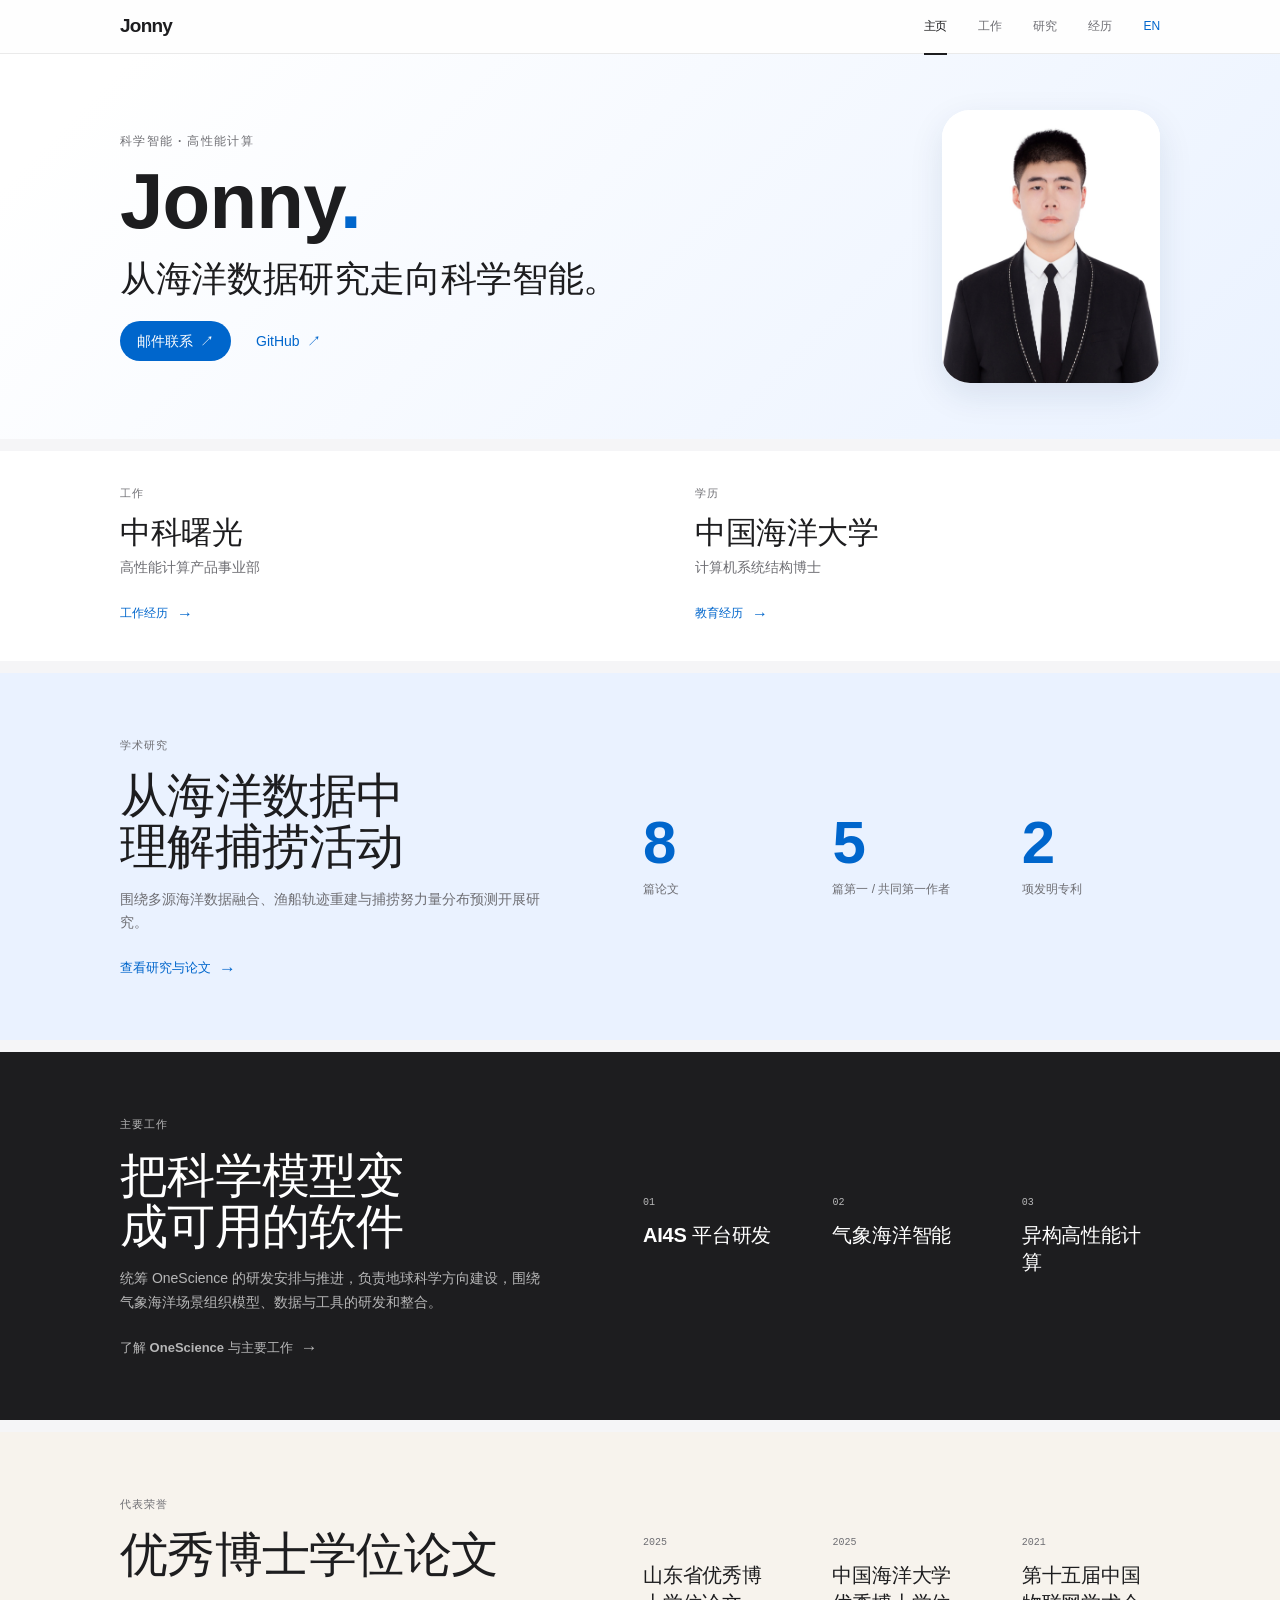
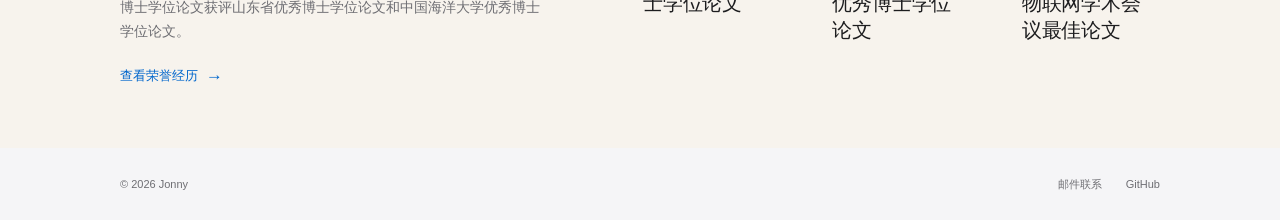
==== commit 757f6112: "Replace homepage cards with full-width sections" ====
--- a/index.html
+++ b/index.html
@@ -59,8 +59,8 @@
     </header>
 
     <main class="home-main" id="main-content">
-      <div class="container home-layout">
-        <section class="home-hero" aria-labelledby="home-title">
+      <section class="home-hero" aria-labelledby="home-title">
+        <div class="container home-hero__inner">
           <div class="home-copy">
             <p class="eyebrow">科学智能 · 高性能计算</p>
             <h1 id="home-title">Jonny<span aria-hidden="true">.</span></h1>
@@ -76,67 +76,75 @@
           <figure class="home-portrait">
             <img src="/assets/images/portrait.jpg" alt="Jonny 个人照片" width="480" height="600" fetchpriority="high">
           </figure>
-        </section>
-        <section class="home-resume" aria-labelledby="resume-overview-title">
+        </div>
+      </section>
+      <section class="home-status-section" aria-labelledby="resume-overview-title">
+        <div class="container home-status-row">
           <h2 class="sr-only" id="resume-overview-title">简历概览</h2>
-          <div class="home-status-card">
-            <a class="home-status-item" href="/work/">
-              <span class="home-card-label">工作</span>
-              <div class="home-status-main">
-                <strong>中科曙光</strong>
-                <p>高性能计算产品事业部</p>
-              </div>
-              <span class="home-status-link">工作经历<span aria-hidden="true">→</span></span>
-            </a>
-            <a class="home-status-item" href="/experience/#education">
-              <span class="home-card-label">学历</span>
-              <div class="home-status-main">
-                <strong>中国海洋大学</strong>
-                <p>计算机系统结构博士</p>
-              </div>
-              <span class="home-status-link">教育经历<span aria-hidden="true">→</span></span>
-            </a>
-          </div>
-          <div class="home-feature-grid">
-            <a class="home-feature-card home-feature-card--research" href="/research/">
-              <span class="home-card-label">学术研究</span>
-              <div class="home-card-main">
-                <h3>从海洋数据中理解捕捞活动</h3>
-                <p>围绕多源海洋数据融合、渔船轨迹重建与捕捞努力量分布预测开展研究。</p>
-                <dl class="home-research-stats">
-                  <div><dt>8</dt><dd>篇论文</dd></div>
-                  <div><dt>5</dt><dd>篇第一 / 共同第一作者</dd></div>
-                  <div><dt>2</dt><dd>项发明专利</dd></div>
-                </dl>
-              </div>
-              <span class="home-card-link">查看研究与论文<span aria-hidden="true">→</span></span>
-            </a>
-            <a class="home-feature-card home-feature-card--work" href="/work/">
-              <span class="home-card-label">主要工作</span>
-              <div class="home-card-main">
-                <h3>把科学模型变成可用的软件</h3>
-                <p>统筹 OneScience 的研发安排与推进，负责地球科学方向建设，围绕气象海洋场景组织模型、数据与工具的研发和整合。</p>
-                <ul class="home-highlight-list">
+          <a class="home-status-item" href="/work/">
+            <span class="home-card-label">工作</span>
+            <div class="home-status-main">
+              <strong>中科曙光</strong>
+              <p>高性能计算产品事业部</p>
+            </div>
+            <span class="home-status-link">工作经历<span aria-hidden="true">→</span></span>
+          </a>
+          <a class="home-status-item" href="/experience/#education">
+            <span class="home-card-label">学历</span>
+            <div class="home-status-main">
+              <strong>中国海洋大学</strong>
+              <p>计算机系统结构博士</p>
+            </div>
+            <span class="home-status-link">教育经历<span aria-hidden="true">→</span></span>
+          </a>
+        </div>
+      </section>
+
+  <section class="home-feature-section home-feature-section--research">
+    <a class="container home-feature-inner" href="/research/">
+      <div class="home-feature-copy">
+        <span class="home-card-label">学术研究</span>
+        <h2>从海洋数据中理解捕捞活动</h2>
+        <p>围绕多源海洋数据融合、渔船轨迹重建与捕捞努力量分布预测开展研究。</p>
+        <span class="home-feature-link">查看研究与论文<span aria-hidden="true">→</span></span>
+      </div>
+      <dl class="home-feature-details home-feature-stats">
+          <div><dt>8</dt><dd>篇论文</dd></div>
+          <div><dt>5</dt><dd>篇第一 / 共同第一作者</dd></div>
+          <div><dt>2</dt><dd>项发明专利</dd></div>
+        </dl>
+    </a>
+  </section>
+
+  <section class="home-feature-section home-feature-section--work">
+    <a class="container home-feature-inner" href="/work/">
+      <div class="home-feature-copy">
+        <span class="home-card-label">主要工作</span>
+        <h2>把科学模型变成可用的软件</h2>
+        <p>统筹 OneScience 的研发安排与推进，负责地球科学方向建设，围绕气象海洋场景组织模型、数据与工具的研发和整合。</p>
+        <span class="home-feature-link">了解 OneScience 与主要工作<span aria-hidden="true">→</span></span>
+      </div>
+      <ol class="home-feature-details home-feature-list">
         <li><strong>AI4S 平台研发</strong><span>01</span></li>
         <li><strong>气象海洋智能</strong><span>02</span></li>
-        <li><strong>异构高性能计算</strong><span>03</span></li></ul>
-              </div>
-              <span class="home-card-link">了解 OneScience 与主要工作<span aria-hidden="true">→</span></span>
-            </a>
-            <a class="home-feature-card home-feature-card--recognition" href="/experience/#recognition">
-              <span class="home-card-label">代表荣誉</span>
-              <div class="home-card-main">
-                <h3>优秀博士学位论文</h3>
-                <p>博士学位论文获评山东省优秀博士学位论文和中国海洋大学优秀博士学位论文。</p>
-                <ul class="home-highlight-list home-highlight-list--awards">
+        <li><strong>异构高性能计算</strong><span>03</span></li></ol>
+    </a>
+  </section>
+
+  <section class="home-feature-section home-feature-section--recognition">
+    <a class="container home-feature-inner" href="/experience/#recognition">
+      <div class="home-feature-copy">
+        <span class="home-card-label">代表荣誉</span>
+        <h2>优秀博士学位论文</h2>
+        <p>博士学位论文获评山东省优秀博士学位论文和中国海洋大学优秀博士学位论文。</p>
+        <span class="home-feature-link">查看荣誉经历<span aria-hidden="true">→</span></span>
+      </div>
+      <ol class="home-feature-details home-feature-list">
         <li><strong>山东省优秀博士学位论文</strong><span>2025</span></li>
-        <li><strong>中国海洋大学优秀博士学位论文</strong><span>2025</span></li></ul>
-              </div>
-              <span class="home-card-link">查看荣誉经历<span aria-hidden="true">→</span></span>
-            </a>
-          </div>
-        </section>
-      </div>
+        <li><strong>中国海洋大学优秀博士学位论文</strong><span>2025</span></li>
+        <li><strong>第十五届中国物联网学术会议最佳论文</strong><span>2021</span></li></ol>
+    </a>
+  </section>
     </main>
 
     <footer class="site-footer">
--- a/assets/css/styles.css
+++ b/assets/css/styles.css
@@ -8,6 +8,7 @@
   --surface-muted: #f5f5f7;
   --panel-blue: #eaf2ff;
   --panel-soft: #edf1f7;
+  --panel-warm: #f7f3ed;
   --panel-dark: #1d1d1f;
   --blue: #0066cc;
   --blue-hover: #004f9e;
@@ -15,6 +16,8 @@
   --reading: 740px;
   --header-height: 54px;
   --font-sans: -apple-system, BlinkMacSystemFont, "SF Pro Text", "PingFang SC", "Hiragino Sans GB", "Segoe UI", "Microsoft YaHei UI", "Microsoft YaHei", "Noto Sans CJK SC", "Noto Sans SC", Arial, sans-serif;
+  --font-display: ui-rounded, "SF Pro Rounded", "SF Pro Display", "SF Pro SC", "PingFang SC", -apple-system, BlinkMacSystemFont, "Hiragino Sans GB", "Microsoft YaHei UI", sans-serif;
+  --font-zh: "SF Pro SC", "PingFang SC", -apple-system, BlinkMacSystemFont, "Hiragino Sans GB", "Microsoft YaHei UI", "Microsoft YaHei", "Noto Sans CJK SC", sans-serif;
   --font-mono: "SFMono-Regular", Consolas, "Liberation Mono", monospace;
 }
 
@@ -43,6 +46,10 @@
 
 body.menu-open {
   overflow: hidden;
+}
+
+html[lang="zh-CN"] body {
+  font-family: var(--font-zh);
 }
 
 img {
@@ -248,6 +255,18 @@
   text-wrap: balance;
 }
 
+.wordmark,
+.home-copy h1,
+.home-headline,
+.home-status-main strong,
+.home-feature-copy h2,
+.page-heading h1,
+.section-body > h3,
+.publication-group > h3,
+.featured-award h3 {
+  font-family: var(--font-display);
+}
+
 html[lang="zh-CN"] .home-copy h1,
 html[lang="zh-CN"] .home-headline,
 html[lang="zh-CN"] .page-heading h1,
@@ -261,23 +280,6 @@
   letter-spacing: -0.01em;
 }
 
-.home-layout {
-  display: grid;
-  gap: 12px;
-  padding-block: 12px 48px;
-}
-
-.home-hero {
-  display: grid;
-  min-height: 390px;
-  align-items: center;
-  gap: clamp(44px, 7vw, 80px);
-  grid-template-columns: minmax(0, 1fr) 218px;
-  padding: clamp(34px, 5vw, 52px);
-  border-radius: 30px;
-  background: linear-gradient(135deg, #ffffff 8%, #eef5ff 100%);
-}
-
 .home-copy {
   max-width: 760px;
   animation: fade-up 620ms both cubic-bezier(0.22, 1, 0.36, 1);
@@ -366,22 +368,6 @@
   height: 100%;
   object-fit: cover;
   object-position: 50% 35%;
-}
-
-.home-resume {
-  display: grid;
-  gap: 12px;
-}
-
-.home-status-card {
-  display: grid;
-  gap: 8px;
-  padding: 8px;
-  border-radius: 28px;
-  background: var(--surface);
-  grid-template-columns: repeat(2, minmax(0, 1fr));
-  box-shadow: 0 2px 8px rgba(0, 0, 0, 0.035);
-  animation: fade-up 620ms 120ms both cubic-bezier(0.22, 1, 0.36, 1);
 }
 
 .home-status-item {
@@ -441,38 +427,6 @@
   transform: translateX(4px);
 }
 
-.home-feature-grid {
-  display: grid;
-  gap: 12px;
-  grid-template-columns: repeat(3, minmax(0, 1fr));
-  animation: fade-up 620ms 190ms both cubic-bezier(0.22, 1, 0.36, 1);
-}
-
-.home-feature-card {
-  display: flex;
-  min-height: 420px;
-  flex-direction: column;
-  padding: clamp(25px, 3.2vw, 32px);
-  border-radius: 28px;
-  background: var(--surface);
-  box-shadow: 0 2px 8px rgba(0, 0, 0, 0.035);
-  transition: box-shadow 220ms ease, transform 220ms cubic-bezier(0.22, 1, 0.36, 1);
-}
-
-.home-feature-card:hover {
-  box-shadow: 0 12px 30px rgba(0, 0, 0, 0.075);
-  transform: translateY(-3px);
-}
-
-.home-feature-card--work {
-  color: white;
-  background: var(--panel-dark);
-}
-
-.home-feature-card--recognition {
-  background: var(--panel-blue);
-}
-
 .home-card-label {
   color: var(--ink-secondary);
   font-size: 11px;
@@ -481,127 +435,189 @@
   text-transform: uppercase;
 }
 
-.home-feature-card--work .home-card-label,
-.home-feature-card--work .home-card-main p,
-.home-feature-card--work .home-card-link {
-  color: rgba(255, 255, 255, 0.68);
-}
-
-.home-card-main {
-  margin-top: 27px;
-}
-
-.home-card-main h3 {
-  max-width: 580px;
-  font-size: clamp(25px, 2.8vw, 32px);
+/* Homepage: full-width editorial sections, following Apple's homepage rhythm. */
+.home-main {
+  display: grid;
+  gap: 12px;
+  background: var(--surface-muted);
+}
+
+.home-hero {
+  display: block;
+  min-height: 0;
+  padding: 0;
+  border-radius: 0;
+  background: linear-gradient(135deg, #ffffff 8%, #eaf2ff 100%);
+}
+
+.home-hero__inner {
+  display: grid;
+  min-height: 370px;
+  align-items: center;
+  gap: clamp(44px, 7vw, 80px);
+  grid-template-columns: minmax(0, 1fr) 218px;
+  padding-block: clamp(42px, 5vw, 56px);
+}
+
+.home-status-section {
+  background: var(--surface);
+}
+
+.home-status-row {
+  display: grid;
+  gap: clamp(48px, 9vw, 110px);
+  grid-template-columns: repeat(2, minmax(0, 1fr));
+  padding-block: 34px;
+}
+
+.home-status-item {
+  min-height: 142px;
+  padding: 0;
+  border-radius: 0;
+}
+
+.home-status-item:hover {
+  background: transparent;
+}
+
+.home-status-main {
+  margin-top: 14px;
+}
+
+.home-status-main strong {
+  font-weight: 620;
+}
+
+.home-status-link {
+  justify-content: flex-start;
+  width: fit-content;
+  gap: 9px;
+  padding-top: 17px;
+}
+
+.home-feature-section {
+  background: var(--surface);
+}
+
+.home-feature-section--research {
+  background: var(--panel-blue);
+}
+
+.home-feature-section--work {
+  background: var(--panel-dark);
+  color: white;
+}
+
+.home-feature-section--recognition {
+  background: var(--panel-warm);
+}
+
+.home-feature-inner {
+  display: grid;
+  min-height: 310px;
+  align-items: center;
+  gap: clamp(54px, 8vw, 100px);
+  grid-template-columns: minmax(0, 0.9fr) minmax(0, 1.1fr);
+  padding-block: clamp(42px, 5.2vw, 58px);
+}
+
+.home-feature-copy h2 {
+  max-width: 480px;
+  margin-top: 15px;
+  font-size: clamp(34px, 4.5vw, 48px);
   font-weight: 620;
   letter-spacing: -0.052em;
-  line-height: 1.08;
+  line-height: 1.06;
   text-wrap: balance;
 }
 
-html[lang="zh-CN"] .home-card-main h3 {
-  letter-spacing: -0.018em;
-}
-
-.home-card-main > p {
-  max-width: 560px;
-  margin-top: 12px;
+html[lang="zh-CN"] .home-feature-copy h2 {
+  letter-spacing: -0.015em;
+}
+
+.home-feature-copy > p {
+  max-width: 500px;
+  margin-top: 15px;
   color: var(--ink-secondary);
   font-size: 14px;
-  line-height: 1.65;
-}
-
-.home-card-link {
-  display: flex;
+  line-height: 1.68;
+}
+
+.home-feature-link {
+  display: inline-flex;
   align-items: center;
-  justify-content: space-between;
-  gap: 20px;
-  margin-top: auto;
-  padding-top: 30px;
+  gap: 8px;
+  margin-top: 20px;
   color: var(--blue);
   font-size: 13px;
   font-weight: 560;
 }
 
-.home-card-link span {
-  font-size: 18px;
+.home-feature-link span {
+  font-size: 17px;
   transition: transform 180ms ease;
 }
 
-.home-feature-card:hover .home-card-link span {
+.home-feature-inner:hover .home-feature-link span {
   transform: translateX(4px);
 }
 
-.home-research-stats {
-  display: grid;
-  gap: 8px;
-  margin-top: 22px;
+.home-feature-details {
+  display: grid;
+  gap: clamp(24px, 4vw, 52px);
   grid-template-columns: repeat(3, minmax(0, 1fr));
 }
 
-.home-research-stats > div {
-  padding: 14px 15px;
-  border-radius: 15px;
-  background: var(--surface-muted);
-}
-
-.home-research-stats dt {
-  font-size: 24px;
-  font-weight: 620;
-  letter-spacing: -0.04em;
-  line-height: 1;
-}
-
-.home-research-stats dd {
-  margin-top: 6px;
-  color: var(--ink-secondary);
-  font-size: 10px;
-  line-height: 1.35;
-}
-
-.home-highlight-list {
-  display: grid;
-  gap: 7px;
-  margin-top: 12px;
-}
-
-.home-highlight-list li {
+.home-feature-stats dt {
+  color: var(--blue);
+  font-family: var(--font-display);
+  font-size: clamp(42px, 6vw, 60px);
+  font-weight: 650;
+  letter-spacing: -0.06em;
+  line-height: 0.95;
+}
+
+.home-feature-stats dd {
+  margin-top: 10px;
+  color: var(--ink-secondary);
+  font-size: 12px;
+  line-height: 1.45;
+}
+
+.home-feature-list li {
   display: flex;
-  align-items: center;
-  justify-content: space-between;
-  gap: 18px;
-  padding: 10px 13px;
-  border-radius: 13px;
-  background: var(--surface-muted);
-  font-size: 12px;
-}
-
-.home-highlight-list strong {
-  font-weight: 560;
-}
-
-.home-highlight-list span {
-  flex: 0 0 auto;
+  min-width: 0;
+  flex-direction: column;
+  gap: 11px;
+}
+
+.home-feature-list span {
+  order: -1;
   color: var(--ink-tertiary);
   font-family: var(--font-mono);
-  font-size: 9px;
-}
-
-.home-highlight-list--awards li {
-  align-items: flex-start;
-  padding: 13px 14px;
-  background: rgba(255, 255, 255, 0.68);
-  line-height: 1.45;
-}
-
-.home-feature-card--work .home-highlight-list li {
-  background: rgba(255, 255, 255, 0.1);
-  color: rgba(255, 255, 255, 0.9);
-}
-
-.home-feature-card--work .home-highlight-list span {
-  color: rgba(255, 255, 255, 0.55);
+  font-size: 10px;
+}
+
+.home-feature-list strong {
+  font-size: clamp(16px, 2vw, 20px);
+  font-weight: 600;
+  letter-spacing: -0.025em;
+  line-height: 1.38;
+}
+
+html[lang="zh-CN"] .home-feature-list strong {
+  letter-spacing: -0.01em;
+}
+
+.home-feature-section--work .home-card-label,
+.home-feature-section--work .home-feature-copy > p,
+.home-feature-section--work .home-feature-link,
+.home-feature-section--work .home-feature-list span {
+  color: rgba(255, 255, 255, 0.68);
+}
+
+.home-feature-section--work .home-feature-list strong {
+  color: white;
 }
 
 .page-heading {
@@ -1200,22 +1216,18 @@
 }
 
 @media (max-width: 900px) {
-  .home-hero {
+  .home-hero__inner {
     gap: 45px;
     grid-template-columns: minmax(0, 1fr) 190px;
-    padding: 40px;
+    padding-block: 44px;
   }
 
   .home-portrait {
     width: 190px;
   }
 
-  .home-feature-grid {
-    grid-template-columns: repeat(2, minmax(0, 1fr));
-  }
-
-  .home-feature-card--recognition {
-    grid-column: 1 / -1;
+  .home-feature-inner {
+    gap: 44px;
   }
 
   .resume-section {
@@ -1299,16 +1311,11 @@
     border-bottom: 0;
   }
 
-  .home-layout {
-    padding-block: 12px 36px;
-  }
-
-  .home-hero {
+  .home-hero__inner {
     min-height: 340px;
     gap: 32px;
     grid-template-columns: minmax(0, 1fr) 155px;
-    padding: 32px;
-    border-radius: 22px;
+    padding-block: 38px;
   }
 
   .home-portrait {
@@ -1324,26 +1331,26 @@
     font-size: 25px;
   }
 
-  .home-status-card {
-    border-radius: 22px;
+  .home-status-row {
+    gap: 40px;
+    padding-block: 30px;
   }
 
   .home-status-item {
-    min-height: 164px;
-    padding: 22px;
-    border-radius: 18px;
-  }
-
-  .home-feature-grid {
+    min-height: 136px;
+    padding: 0;
+    border-radius: 0;
+  }
+
+  .home-feature-inner {
+    min-height: 0;
+    gap: 30px;
     grid-template-columns: 1fr;
-  }
-
-  .home-feature-card,
-  .home-feature-card--recognition {
-    min-height: 0;
-    padding: 26px;
-    border-radius: 22px;
-    grid-column: auto;
+    padding-block: 42px;
+  }
+
+  .home-feature-copy {
+    max-width: 690px;
   }
 
   .page-heading__inner {
@@ -1384,16 +1391,11 @@
     width: min(calc(100% - 32px), var(--container));
   }
 
-  .home-layout {
-    gap: 12px;
-    padding-block: 12px 28px;
-  }
-
-  .home-hero {
+  .home-hero__inner {
     min-height: 0;
     gap: 25px;
     grid-template-columns: 1fr;
-    padding: 24px;
+    padding-block: 32px;
   }
 
   .home-portrait {
@@ -1417,28 +1419,29 @@
     margin-top: 22px;
   }
 
-  .home-status-card {
+  .home-status-row {
+    gap: 28px;
     grid-template-columns: 1fr;
-  }
-
-  .home-status-item,
-  .home-feature-card,
-  .home-feature-card--recognition {
+    padding-block: 30px;
+  }
+
+  .home-status-item {
     min-height: 0;
-    padding: 23px;
-    grid-column: auto;
-  }
-
-  .home-card-main {
-    margin-top: 21px;
-  }
-
-  .home-card-main h3 {
-    font-size: 27px;
-  }
-
-  .home-card-link {
-    padding-top: 25px;
+    padding: 0;
+    border-radius: 0;
+  }
+
+  .home-feature-inner {
+    padding-block: 36px;
+  }
+
+  .home-feature-copy h2 {
+    font-size: 32px;
+  }
+
+  .home-feature-list {
+    gap: 20px;
+    grid-template-columns: 1fr;
   }
 
   .page-heading h1 {
@@ -1546,8 +1549,16 @@
     grid-column: auto;
   }
 
-  .home-research-stats {
+  .home-feature-stats {
     grid-template-columns: repeat(3, minmax(0, 1fr));
+  }
+
+  .home-feature-details {
+    gap: 16px;
+  }
+
+  .home-feature-stats dt {
+    font-size: 40px;
   }
 }
 
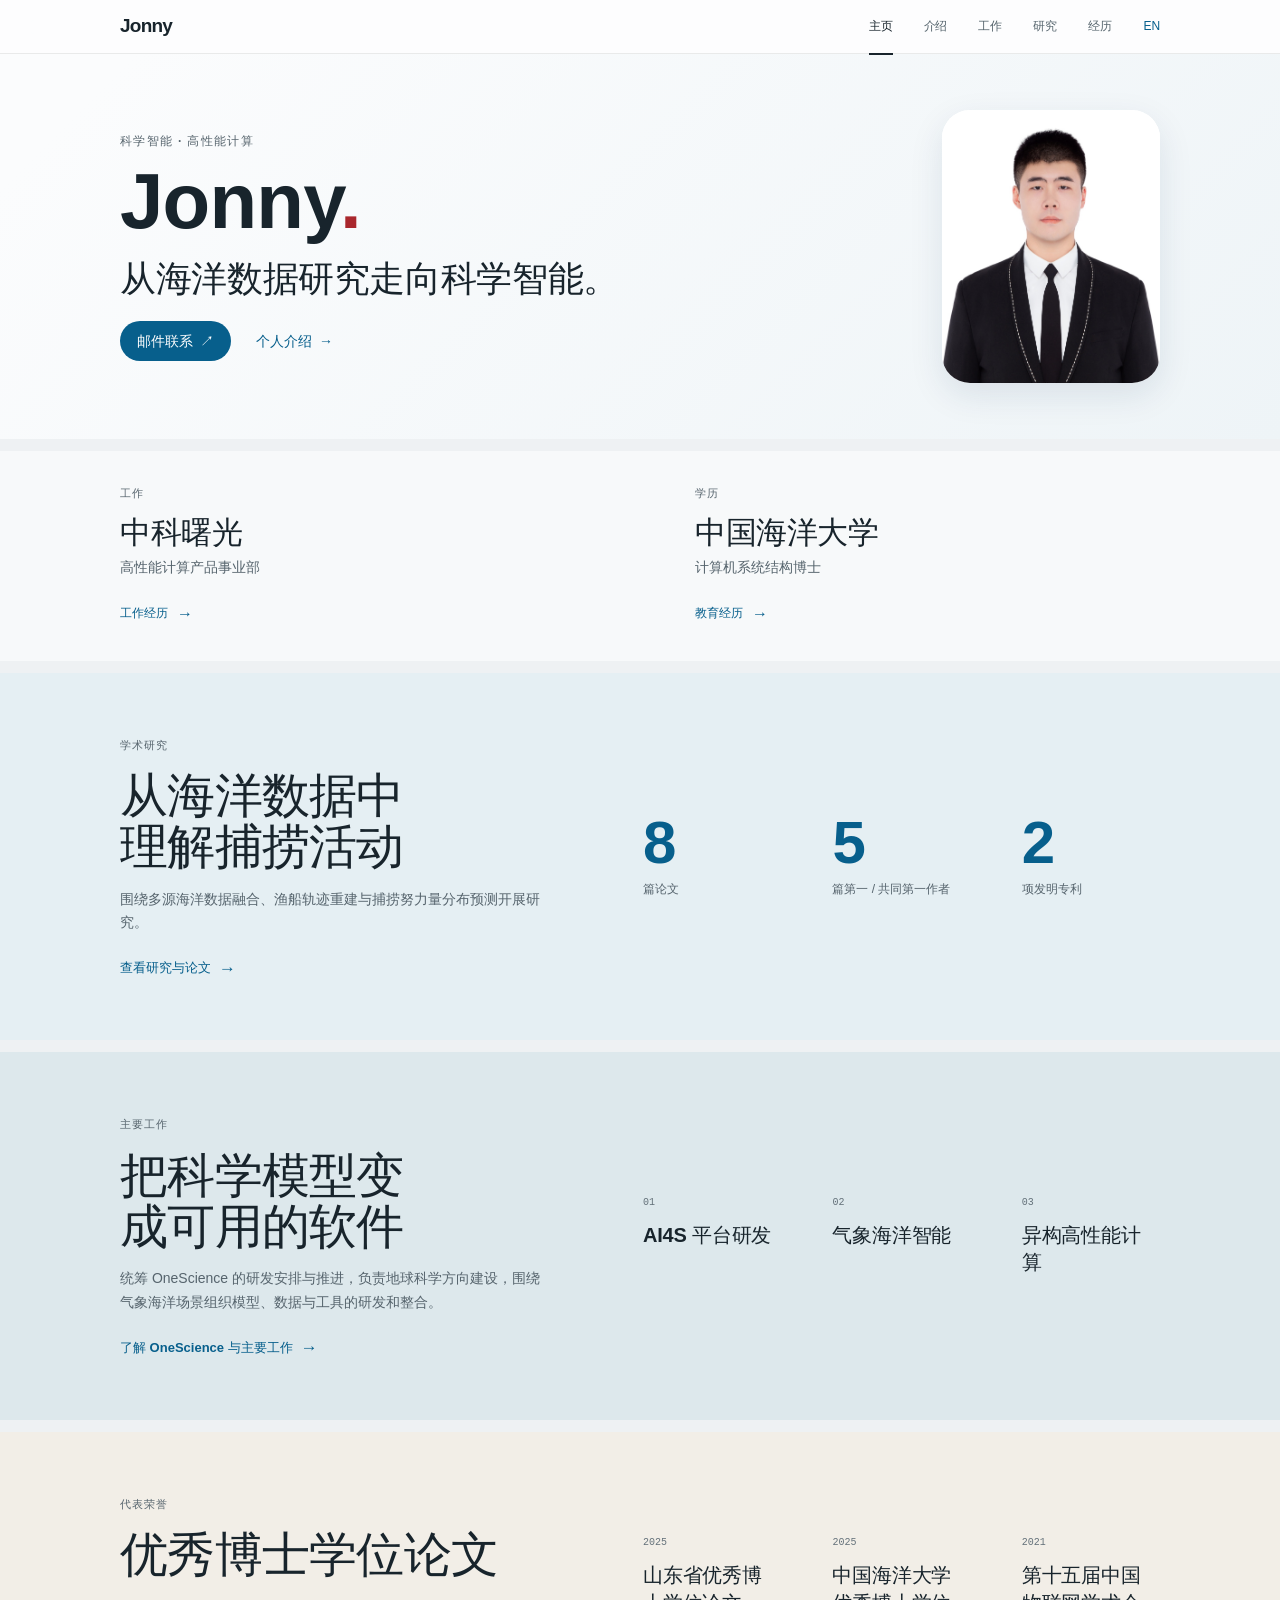
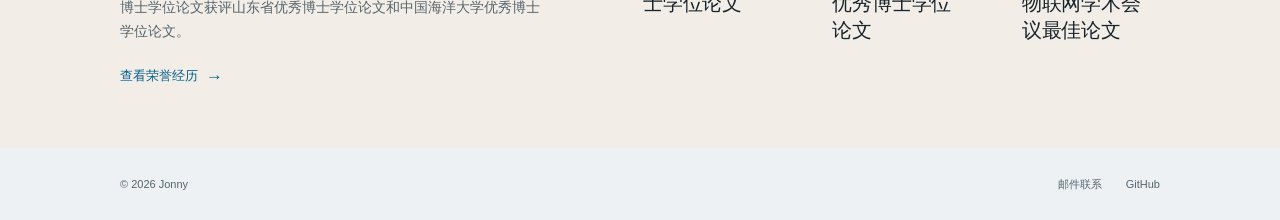
==== commit b1bbe064: "Harmonize palette and add reusable bio" ====
--- a/index.html
+++ b/index.html
@@ -5,7 +5,7 @@
     <meta name="viewport" content="width=device-width, initial-scale=1">
     <meta name="description" content="目前就职于中科曙光高性能计算产品事业部，博士毕业于中国海洋大学。">
     <meta name="author" content="Jonny">
-    <meta name="theme-color" content="#f5f5f7">
+    <meta name="theme-color" content="#eef1f3">
     <title>Jonny｜个人主页</title>
     <link rel="canonical" href="https://zhaozhongningouc.github.io/">
     <link rel="alternate" hreflang="en" href="https://zhaozhongningouc.github.io/en/">
@@ -17,7 +17,7 @@
     <meta property="og:url" content="https://zhaozhongningouc.github.io/">
     <meta property="og:title" content="Jonny｜个人主页">
     <meta property="og:description" content="目前就职于中科曙光高性能计算产品事业部，博士毕业于中国海洋大学。">
-    <meta property="og:image" content="https://zhaozhongningouc.github.io/assets/images/og-v3.png">
+    <meta property="og:image" content="https://zhaozhongningouc.github.io/assets/images/og-v4.png">
     <meta property="og:image:width" content="1200">
     <meta property="og:image:height" content="630">
     <meta property="og:locale" content="zh_CN">
@@ -25,7 +25,7 @@
     <meta name="twitter:card" content="summary_large_image">
     <meta name="twitter:title" content="Jonny｜个人主页">
     <meta name="twitter:description" content="目前就职于中科曙光高性能计算产品事业部，博士毕业于中国海洋大学。">
-    <meta name="twitter:image" content="https://zhaozhongningouc.github.io/assets/images/og-v3.png">
+    <meta name="twitter:image" content="https://zhaozhongningouc.github.io/assets/images/og-v4.png">
     <script type="application/ld+json">{"@context":"https://schema.org","@type":"Person","name":"Jonny","url":"https://zhaozhongningouc.github.io/","image":"https://zhaozhongningouc.github.io/assets/images/portrait.jpg","worksFor":{"@type":"Organization","name":"中科曙光","department":{"@type":"Organization","name":"高性能计算产品事业部"}},"alumniOf":{"@type":"CollegeOrUniversity","name":"中国海洋大学"},"sameAs":["https://github.com/ZhaoZhongningOUC"]}</script>
     <script defer src="/assets/js/main.js"></script>
   </head>
@@ -43,6 +43,9 @@
 
         <a class="nav-link" href="/" aria-current="page">
           主页
+        </a>
+        <a class="nav-link" href="/about/">
+          介绍
         </a>
         <a class="nav-link" href="/work/">
           工作
@@ -68,8 +71,8 @@
             <div class="home-actions">
               <a class="primary-link" href="mailto:zhaozhn@sugon.com">邮件联系<span aria-hidden="true">↗</span></a>
 
-  <a class="text-link" href="https://github.com/ZhaoZhongningOUC" target="_blank" rel="noreferrer">
-    <span>GitHub</span><span aria-hidden="true">↗</span>
+  <a class="text-link" href="/about/">
+    <span>个人介绍</span><span aria-hidden="true">→</span>
   </a>
             </div>
           </div>
--- a/assets/css/styles.css
+++ b/assets/css/styles.css
@@ -1,17 +1,21 @@
 :root {
-  --ink: #1d1d1f;
-  --ink-secondary: #6e6e73;
-  --ink-tertiary: #6e6e73;
+  --ink: #18242c;
+  --ink-secondary: #56646d;
+  --ink-tertiary: #64717a;
   --line: #d2d2d7;
   --line-soft: #e8e8ed;
   --surface: #ffffff;
-  --surface-muted: #f5f5f7;
-  --panel-blue: #eaf2ff;
-  --panel-soft: #edf1f7;
-  --panel-warm: #f7f3ed;
-  --panel-dark: #1d1d1f;
-  --blue: #0066cc;
-  --blue-hover: #004f9e;
+  --surface-muted: #eef1f3;
+  --hero-start: #fbfcfd;
+  --hero-end: #eef4f7;
+  --panel-status: #f7f9fa;
+  --panel-blue: #e5eff3;
+  --panel-work: #dde8ec;
+  --panel-soft: #eef1f2;
+  --panel-warm: #f2eee7;
+  --blue: #075f8c;
+  --blue-hover: #064b70;
+  --brand-red: #a9272d;
   --container: 1040px;
   --reading: 740px;
   --header-height: 54px;
@@ -248,6 +252,8 @@
 }
 
 .home-headline,
+.about-hero h1,
+.bio-section__meta h2,
 .page-heading h1,
 .section-body > h3,
 .publication-group > h3,
@@ -260,6 +266,9 @@
 .home-headline,
 .home-status-main strong,
 .home-feature-copy h2,
+.about-hero h1,
+.bio-section__meta h2,
+.bio-paragraph h3,
 .page-heading h1,
 .section-body > h3,
 .publication-group > h3,
@@ -269,6 +278,9 @@
 
 html[lang="zh-CN"] .home-copy h1,
 html[lang="zh-CN"] .home-headline,
+html[lang="zh-CN"] .about-hero h1,
+html[lang="zh-CN"] .bio-section__meta h2,
+html[lang="zh-CN"] .bio-paragraph h3,
 html[lang="zh-CN"] .page-heading h1,
 html[lang="zh-CN"] .section-body > h3,
 html[lang="zh-CN"] .research-row__content h3,
@@ -294,7 +306,7 @@
 }
 
 .home-copy h1 span {
-  color: var(--blue);
+  color: var(--brand-red);
 }
 
 .home-headline {
@@ -447,7 +459,7 @@
   min-height: 0;
   padding: 0;
   border-radius: 0;
-  background: linear-gradient(135deg, #ffffff 8%, #eaf2ff 100%);
+  background: linear-gradient(135deg, var(--hero-start) 8%, var(--hero-end) 100%);
 }
 
 .home-hero__inner {
@@ -460,7 +472,7 @@
 }
 
 .home-status-section {
-  background: var(--surface);
+  background: var(--panel-status);
 }
 
 .home-status-row {
@@ -504,8 +516,7 @@
 }
 
 .home-feature-section--work {
-  background: var(--panel-dark);
-  color: white;
+  background: var(--panel-work);
 }
 
 .home-feature-section--recognition {
@@ -609,15 +620,147 @@
   letter-spacing: -0.01em;
 }
 
-.home-feature-section--work .home-card-label,
-.home-feature-section--work .home-feature-copy > p,
-.home-feature-section--work .home-feature-link,
-.home-feature-section--work .home-feature-list span {
-  color: rgba(255, 255, 255, 0.68);
-}
-
-.home-feature-section--work .home-feature-list strong {
-  color: white;
+.about-main {
+  display: grid;
+  gap: 12px;
+  background: var(--surface-muted);
+}
+
+.about-hero {
+  background: linear-gradient(135deg, var(--hero-start), var(--hero-end));
+}
+
+.about-hero__inner {
+  padding-block: clamp(54px, 7vw, 78px);
+}
+
+.about-hero h1 {
+  max-width: 760px;
+  margin-top: 15px;
+  font-size: clamp(43px, 6vw, 64px);
+  font-weight: 620;
+  letter-spacing: -0.06em;
+  line-height: 1.02;
+}
+
+.about-hero p:last-child {
+  max-width: 710px;
+  margin-top: 20px;
+  color: var(--ink-secondary);
+  font-size: clamp(16px, 2vw, 19px);
+  line-height: 1.65;
+}
+
+.bio-section {
+  background: var(--panel-status);
+}
+
+.bio-section--detailed {
+  background: var(--panel-blue);
+}
+
+.bio-section__inner {
+  display: grid;
+  align-items: start;
+  gap: clamp(52px, 8vw, 100px);
+  grid-template-columns: minmax(190px, 0.65fr) minmax(0, 1.65fr);
+  padding-block: clamp(46px, 6vw, 68px);
+}
+
+.bio-section__meta h2 {
+  margin-top: 14px;
+  font-size: clamp(29px, 4vw, 40px);
+  font-weight: 620;
+  letter-spacing: -0.045em;
+  line-height: 1.08;
+}
+
+.bio-section__meta > p:not(.home-card-label) {
+  max-width: 330px;
+  margin-top: 14px;
+  color: var(--ink-secondary);
+  font-size: 13px;
+  line-height: 1.65;
+}
+
+.copy-button {
+  display: none;
+}
+
+.js .copy-button {
+  display: inline-flex;
+  min-height: 38px;
+  align-items: center;
+  gap: 10px;
+  margin-top: 22px;
+  padding: 8px 15px;
+  border: 1px solid rgba(24, 36, 44, 0.18);
+  border-radius: 999px;
+  background: rgba(255, 255, 255, 0.42);
+  color: var(--blue);
+  cursor: pointer;
+  font-size: 12px;
+  font-weight: 560;
+  transition: background-color 160ms ease, border-color 160ms ease, color 160ms ease;
+}
+
+.copy-button:hover {
+  border-color: rgba(7, 95, 140, 0.34);
+  background: rgba(255, 255, 255, 0.72);
+  color: var(--blue-hover);
+}
+
+.copy-button:disabled {
+  cursor: default;
+}
+
+.copy-button > span:last-child {
+  font-size: 15px;
+  line-height: 1;
+}
+
+.bio-copy {
+  max-width: 760px;
+}
+
+.bio-copy--brief > p {
+  font-size: clamp(18px, 2.4vw, 22px);
+  letter-spacing: -0.022em;
+  line-height: 1.82;
+}
+
+html[lang="zh-CN"] .bio-copy--brief > p {
+  letter-spacing: -0.008em;
+}
+
+.bio-copy--detailed {
+  display: grid;
+  gap: 34px;
+}
+
+.bio-paragraph__heading {
+  display: flex;
+  align-items: baseline;
+  gap: 13px;
+}
+
+.bio-paragraph__heading > span {
+  color: var(--blue);
+  font-family: var(--font-mono);
+  font-size: 10px;
+}
+
+.bio-paragraph h3 {
+  font-size: 18px;
+  font-weight: 600;
+  letter-spacing: -0.025em;
+}
+
+.bio-paragraph > p {
+  margin-top: 11px;
+  color: var(--ink);
+  font-size: 16px;
+  line-height: 1.82;
 }
 
 .page-heading {
@@ -1353,6 +1496,20 @@
     max-width: 690px;
   }
 
+  .about-hero__inner {
+    padding-block: 48px;
+  }
+
+  .bio-section__inner {
+    gap: 30px;
+    grid-template-columns: 1fr;
+    padding-block: 44px;
+  }
+
+  .bio-section__meta > p:not(.home-card-label) {
+    max-width: 620px;
+  }
+
   .page-heading__inner {
     padding: 30px;
     border-radius: 22px;
@@ -1437,6 +1594,38 @@
 
   .home-feature-copy h2 {
     font-size: 32px;
+  }
+
+  .about-hero__inner {
+    padding-block: 38px;
+  }
+
+  .about-hero h1 {
+    font-size: 40px;
+  }
+
+  .about-hero p:last-child {
+    margin-top: 16px;
+    font-size: 16px;
+  }
+
+  .bio-section__inner {
+    gap: 26px;
+    padding-block: 36px;
+  }
+
+  .bio-copy--brief > p {
+    font-size: 18px;
+    line-height: 1.78;
+  }
+
+  .bio-copy--detailed {
+    gap: 29px;
+  }
+
+  .bio-paragraph > p {
+    font-size: 15px;
+    line-height: 1.78;
   }
 
   .home-feature-list {
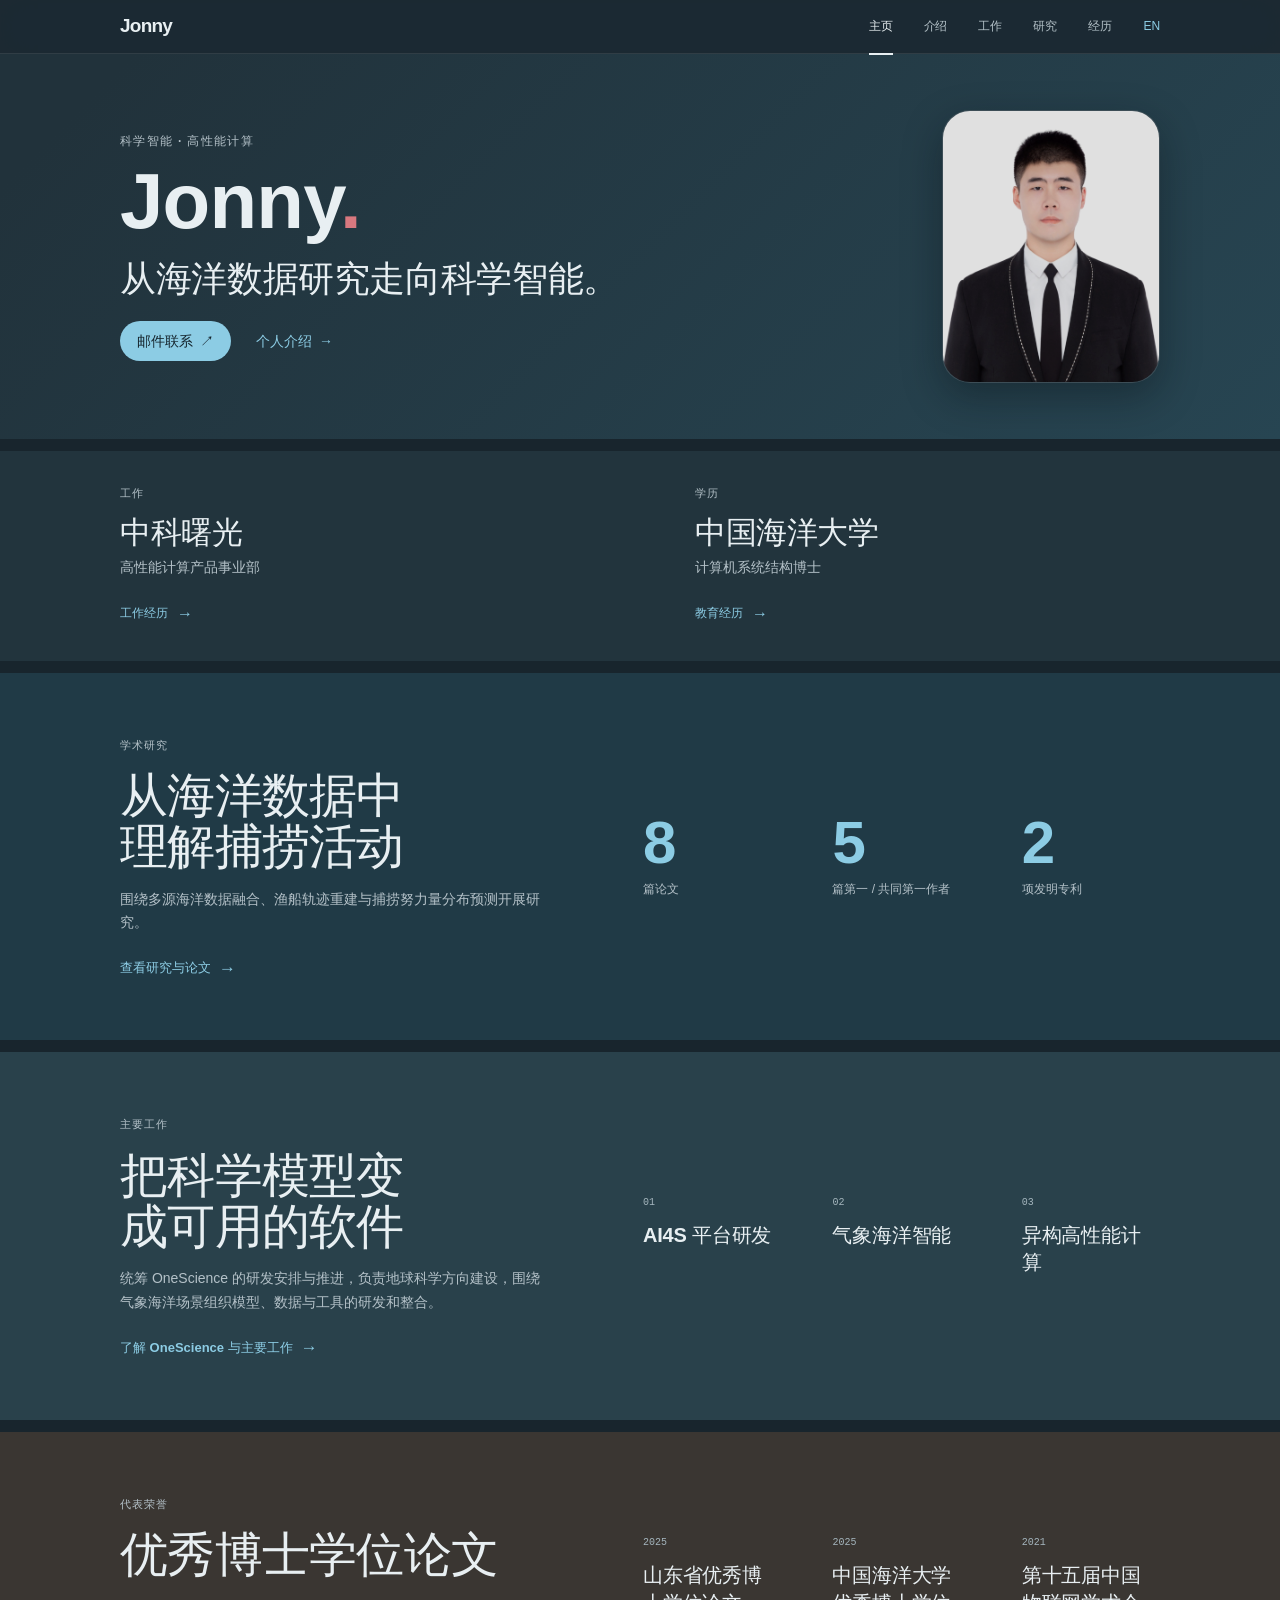
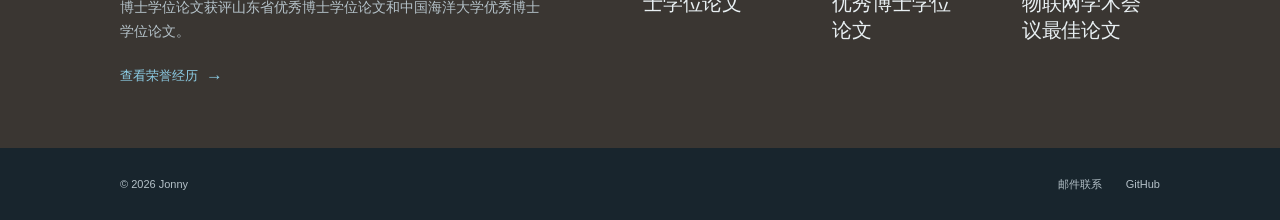
==== commit e932cab7: "Switch site to deep ocean dark theme" ====
--- a/index.html
+++ b/index.html
@@ -5,7 +5,7 @@
     <meta name="viewport" content="width=device-width, initial-scale=1">
     <meta name="description" content="目前就职于中科曙光高性能计算产品事业部，博士毕业于中国海洋大学。">
     <meta name="author" content="Jonny">
-    <meta name="theme-color" content="#eef1f3">
+    <meta name="theme-color" content="#18252d">
     <title>Jonny｜个人主页</title>
     <link rel="canonical" href="https://zhaozhongningouc.github.io/">
     <link rel="alternate" hreflang="en" href="https://zhaozhongningouc.github.io/en/">
@@ -17,7 +17,7 @@
     <meta property="og:url" content="https://zhaozhongningouc.github.io/">
     <meta property="og:title" content="Jonny｜个人主页">
     <meta property="og:description" content="目前就职于中科曙光高性能计算产品事业部，博士毕业于中国海洋大学。">
-    <meta property="og:image" content="https://zhaozhongningouc.github.io/assets/images/og-v4.png">
+    <meta property="og:image" content="https://zhaozhongningouc.github.io/assets/images/og-v5.png">
     <meta property="og:image:width" content="1200">
     <meta property="og:image:height" content="630">
     <meta property="og:locale" content="zh_CN">
@@ -25,7 +25,7 @@
     <meta name="twitter:card" content="summary_large_image">
     <meta name="twitter:title" content="Jonny｜个人主页">
     <meta name="twitter:description" content="目前就职于中科曙光高性能计算产品事业部，博士毕业于中国海洋大学。">
-    <meta name="twitter:image" content="https://zhaozhongningouc.github.io/assets/images/og-v4.png">
+    <meta name="twitter:image" content="https://zhaozhongningouc.github.io/assets/images/og-v5.png">
     <script type="application/ld+json">{"@context":"https://schema.org","@type":"Person","name":"Jonny","url":"https://zhaozhongningouc.github.io/","image":"https://zhaozhongningouc.github.io/assets/images/portrait.jpg","worksFor":{"@type":"Organization","name":"中科曙光","department":{"@type":"Organization","name":"高性能计算产品事业部"}},"alumniOf":{"@type":"CollegeOrUniversity","name":"中国海洋大学"},"sameAs":["https://github.com/ZhaoZhongningOUC"]}</script>
     <script defer src="/assets/js/main.js"></script>
   </head>
--- a/assets/css/styles.css
+++ b/assets/css/styles.css
@@ -1,21 +1,26 @@
 :root {
-  --ink: #18242c;
-  --ink-secondary: #56646d;
-  --ink-tertiary: #64717a;
-  --line: #d2d2d7;
-  --line-soft: #e8e8ed;
-  --surface: #ffffff;
-  --surface-muted: #eef1f3;
-  --hero-start: #fbfcfd;
-  --hero-end: #eef4f7;
-  --panel-status: #f7f9fa;
-  --panel-blue: #e5eff3;
-  --panel-work: #dde8ec;
-  --panel-soft: #eef1f2;
-  --panel-warm: #f2eee7;
-  --blue: #075f8c;
-  --blue-hover: #064b70;
-  --brand-red: #a9272d;
+  --ink: #e8eff2;
+  --ink-secondary: #b4c1c8;
+  --ink-tertiary: #a4b5bd;
+  --line: #445761;
+  --line-soft: #34464f;
+  --surface: #22313a;
+  --surface-muted: #18252d;
+  --surface-raised: #2b3e48;
+  --hero-start: #21323b;
+  --hero-end: #274552;
+  --panel-status: #22343d;
+  --panel-blue: #203a46;
+  --panel-work: #29414b;
+  --panel-soft: #283942;
+  --panel-warm: #3a3632;
+  --blue: #8ccce4;
+  --blue-hover: #b9e6f4;
+  --brand-red: #d8787f;
+  --on-accent: #14232b;
+  --item-hover: #304852;
+  --header-bg: rgba(29, 43, 51, 0.9);
+  --shadow: rgba(7, 15, 20, 0.38);
   --container: 1040px;
   --reading: 740px;
   --header-height: 54px;
@@ -32,6 +37,7 @@
 }
 
 html {
+  color-scheme: dark;
   scroll-behavior: smooth;
   text-size-adjust: 100%;
 }
@@ -118,8 +124,8 @@
   left: 12px;
   padding: 9px 14px;
   border-radius: 8px;
-  background: var(--ink);
-  color: white;
+  background: var(--blue);
+  color: var(--on-accent);
   font-size: 13px;
   font-weight: 600;
   transform: translateY(-150%);
@@ -132,7 +138,7 @@
 
 :focus-visible {
   border-radius: 4px;
-  outline: 3px solid rgba(0, 102, 204, 0.35);
+  outline: 3px solid rgba(140, 204, 228, 0.62);
   outline-offset: 3px;
 }
 
@@ -141,8 +147,8 @@
   z-index: 100;
   top: 0;
   height: var(--header-height);
-  border-bottom: 1px solid rgba(0, 0, 0, 0.08);
-  background: rgba(255, 255, 255, 0.86);
+  border-bottom: 1px solid rgba(255, 255, 255, 0.09);
+  background: var(--header-bg);
   -webkit-backdrop-filter: saturate(180%) blur(18px);
   backdrop-filter: saturate(180%) blur(18px);
 }
@@ -342,7 +348,7 @@
   padding: 9px 17px;
   border-radius: 999px;
   background: var(--blue);
-  color: white;
+  color: var(--on-accent);
 }
 
 .primary-link:hover {
@@ -370,8 +376,9 @@
   width: 218px;
   aspect-ratio: 4 / 5;
   border-radius: 28px;
-  background: rgba(255, 255, 255, 0.72);
-  box-shadow: 0 12px 34px rgba(18, 48, 86, 0.1);
+  border: 1px solid rgba(255, 255, 255, 0.08);
+  background: var(--surface-raised);
+  box-shadow: 0 14px 38px var(--shadow);
   animation: fade-up 620ms 90ms both cubic-bezier(0.22, 1, 0.36, 1);
 }
 
@@ -380,6 +387,7 @@
   height: 100%;
   object-fit: cover;
   object-position: 50% 35%;
+  filter: brightness(0.88) saturate(0.92);
 }
 
 .home-status-item {
@@ -694,9 +702,9 @@
   gap: 10px;
   margin-top: 22px;
   padding: 8px 15px;
-  border: 1px solid rgba(24, 36, 44, 0.18);
+  border: 1px solid #4b6570;
   border-radius: 999px;
-  background: rgba(255, 255, 255, 0.42);
+  background: #2b4652;
   color: var(--blue);
   cursor: pointer;
   font-size: 12px;
@@ -705,8 +713,8 @@
 }
 
 .copy-button:hover {
-  border-color: rgba(7, 95, 140, 0.34);
-  background: rgba(255, 255, 255, 0.72);
+  border-color: rgba(140, 204, 228, 0.58);
+  background: var(--item-hover);
   color: var(--blue-hover);
 }
 
@@ -804,7 +812,7 @@
 }
 
 .resume-section {
-  --item-bg: var(--surface-muted);
+  --item-bg: var(--surface-raised);
   display: grid;
   gap: 28px;
   grid-template-columns: 150px minmax(0, 1fr);
@@ -821,12 +829,12 @@
 }
 
 .panel--blue {
-  --item-bg: rgba(255, 255, 255, 0.68);
+  --item-bg: #294954;
   background: var(--panel-blue);
 }
 
 .panel--soft {
-  --item-bg: rgba(255, 255, 255, 0.72);
+  --item-bg: #30434b;
   background: var(--panel-soft);
 }
 
@@ -1154,7 +1162,7 @@
 }
 
 .publication-row:hover {
-  background: rgba(255, 255, 255, 0.75);
+  background: var(--item-hover);
   color: var(--blue);
 }
 
@@ -1266,7 +1274,7 @@
 }
 
 .featured-award--primary {
-  background: #e3efff;
+  background: #294b5b;
   box-shadow: none;
 }
 
@@ -1430,8 +1438,8 @@
     padding: 10px 18px;
     border: 1px solid var(--line-soft);
     border-radius: 18px;
-    background: rgba(255, 255, 255, 0.98);
-    box-shadow: 0 18px 55px rgba(0, 0, 0, 0.12);
+    background: rgba(34, 49, 58, 0.98);
+    box-shadow: 0 18px 55px var(--shadow);
   }
 
   .js .nav-menu.is-open {
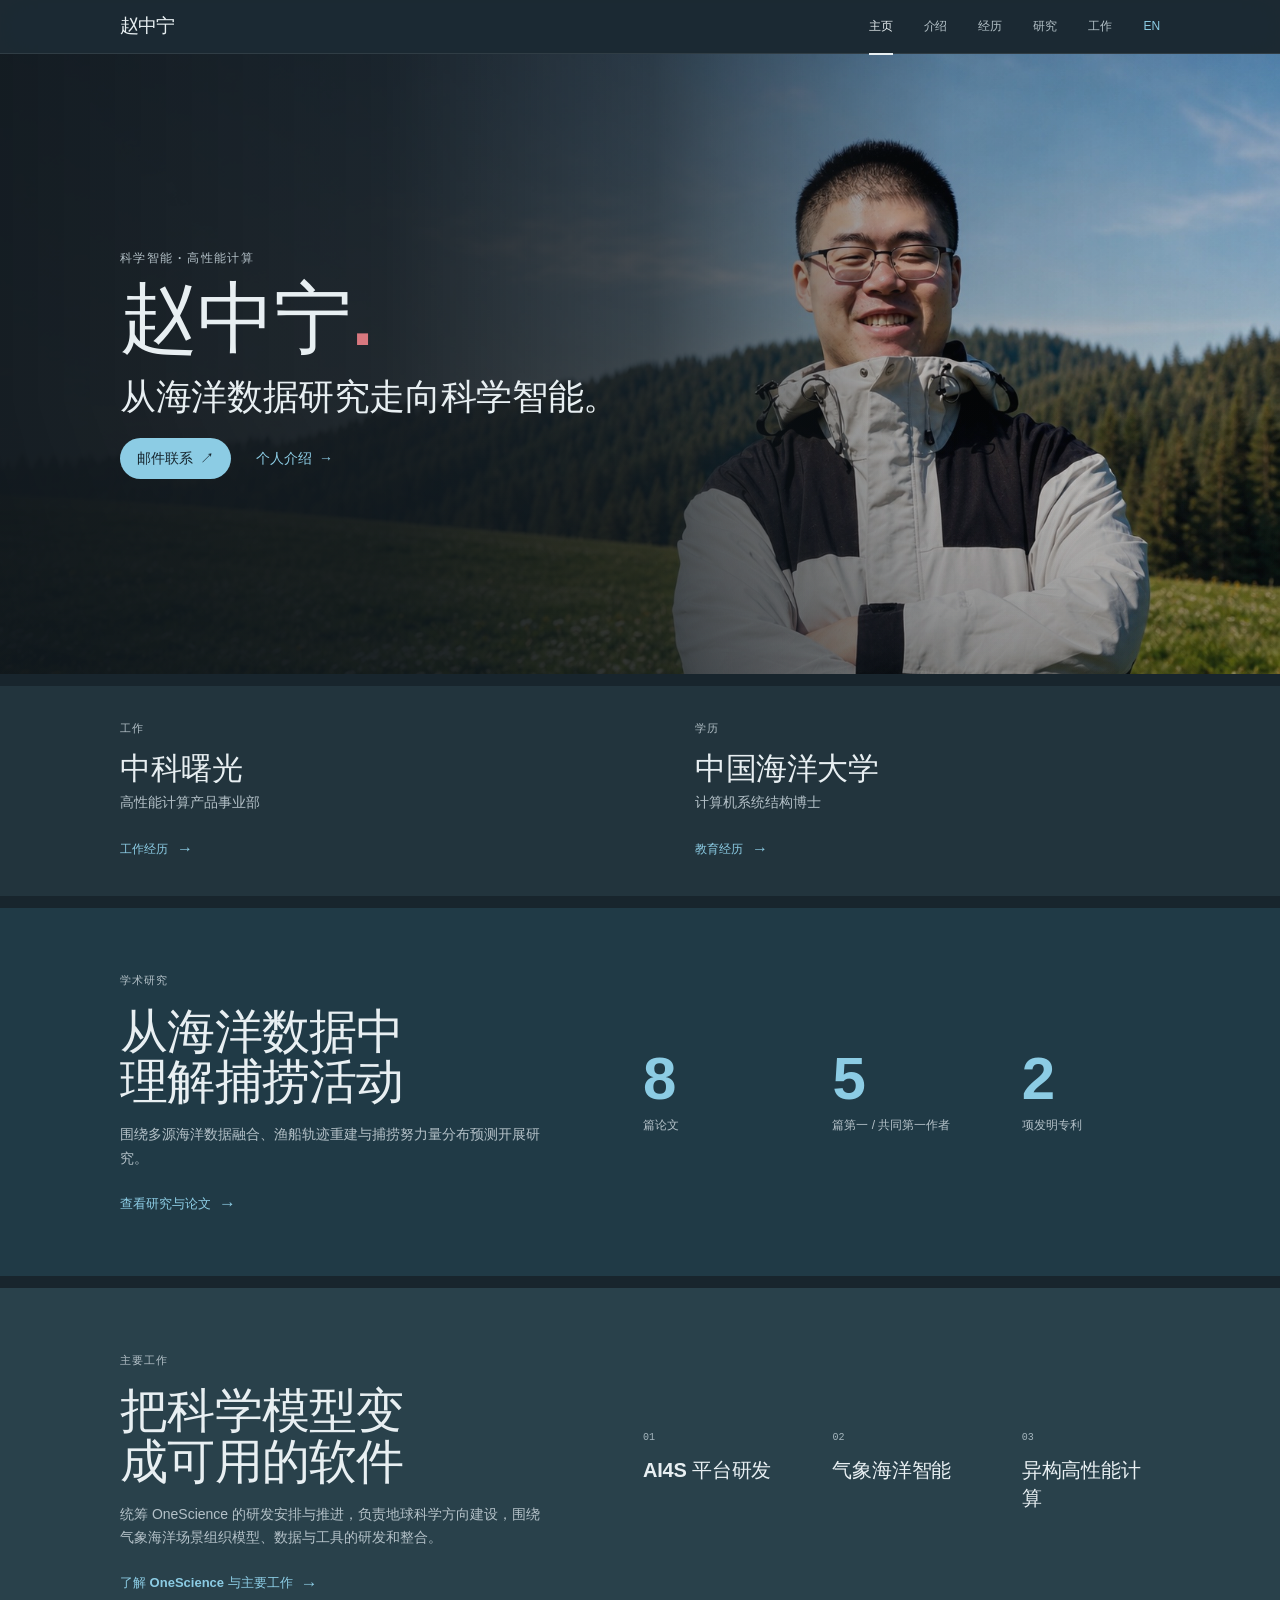
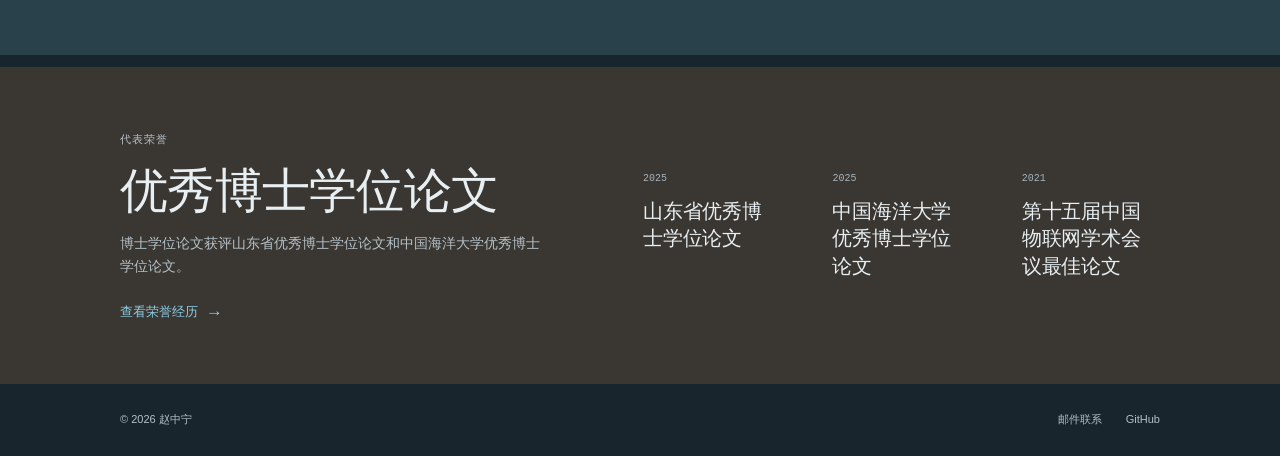
==== commit a167f58a: "Refine profile content and wide photo hero" ====
--- a/index.html
+++ b/index.html
@@ -4,29 +4,29 @@
     <meta charset="utf-8">
     <meta name="viewport" content="width=device-width, initial-scale=1">
     <meta name="description" content="目前就职于中科曙光高性能计算产品事业部，博士毕业于中国海洋大学。">
-    <meta name="author" content="Jonny">
+    <meta name="author" content="赵中宁">
     <meta name="theme-color" content="#18252d">
-    <title>Jonny｜个人主页</title>
+    <title>赵中宁｜个人主页</title>
     <link rel="canonical" href="https://zhaozhongningouc.github.io/">
     <link rel="alternate" hreflang="en" href="https://zhaozhongningouc.github.io/en/">
     <link rel="alternate" hreflang="zh-CN" href="https://zhaozhongningouc.github.io/">
     <link rel="alternate" hreflang="x-default" href="https://zhaozhongningouc.github.io/">
-    <link rel="preload" href="/assets/images/portrait.jpg" as="image" type="image/jpeg">
+    <link rel="preload" href="/assets/images/portrait-wide.jpg" as="image" type="image/jpeg">
     <link rel="stylesheet" href="/assets/css/styles.css">
     <meta property="og:type" content="website">
     <meta property="og:url" content="https://zhaozhongningouc.github.io/">
-    <meta property="og:title" content="Jonny｜个人主页">
+    <meta property="og:title" content="赵中宁｜个人主页">
     <meta property="og:description" content="目前就职于中科曙光高性能计算产品事业部，博士毕业于中国海洋大学。">
-    <meta property="og:image" content="https://zhaozhongningouc.github.io/assets/images/og-v5.png">
+    <meta property="og:image" content="https://zhaozhongningouc.github.io/assets/images/og-v6.png">
     <meta property="og:image:width" content="1200">
     <meta property="og:image:height" content="630">
     <meta property="og:locale" content="zh_CN">
     <meta property="og:locale:alternate" content="en_US">
     <meta name="twitter:card" content="summary_large_image">
-    <meta name="twitter:title" content="Jonny｜个人主页">
+    <meta name="twitter:title" content="赵中宁｜个人主页">
     <meta name="twitter:description" content="目前就职于中科曙光高性能计算产品事业部，博士毕业于中国海洋大学。">
-    <meta name="twitter:image" content="https://zhaozhongningouc.github.io/assets/images/og-v5.png">
-    <script type="application/ld+json">{"@context":"https://schema.org","@type":"Person","name":"Jonny","url":"https://zhaozhongningouc.github.io/","image":"https://zhaozhongningouc.github.io/assets/images/portrait.jpg","worksFor":{"@type":"Organization","name":"中科曙光","department":{"@type":"Organization","name":"高性能计算产品事业部"}},"alumniOf":{"@type":"CollegeOrUniversity","name":"中国海洋大学"},"sameAs":["https://github.com/ZhaoZhongningOUC"]}</script>
+    <meta name="twitter:image" content="https://zhaozhongningouc.github.io/assets/images/og-v6.png">
+    <script type="application/ld+json">{"@context":"https://schema.org","@type":"Person","name":"赵中宁","alternateName":"Jonny Chao","url":"https://zhaozhongningouc.github.io/","image":"https://zhaozhongningouc.github.io/assets/images/portrait-wide.jpg","worksFor":{"@type":"Organization","name":"中科曙光","department":{"@type":"Organization","name":"高性能计算产品事业部"}},"alumniOf":{"@type":"CollegeOrUniversity","name":"中国海洋大学"},"sameAs":["https://github.com/ZhaoZhongningOUC"]}</script>
     <script defer src="/assets/js/main.js"></script>
   </head>
   <body data-page="home" data-lang="zh">
@@ -34,7 +34,7 @@
     <a class="skip-link" href="#main-content">跳到主要内容</a>
     <header class="site-header">
       <div class="site-nav container">
-        <a class="wordmark" href="/" aria-label="Jonny — 主页">Jonny</a>
+        <a class="wordmark" href="/" aria-label="赵中宁 — 主页">赵中宁</a>
         <button class="nav-toggle" type="button" aria-expanded="false" aria-controls="nav-menu">
           <span class="nav-toggle__label">菜单</span>
           <span class="nav-toggle__icon" aria-hidden="true"><i></i><i></i></span>
@@ -47,14 +47,14 @@
         <a class="nav-link" href="/about/">
           介绍
         </a>
-        <a class="nav-link" href="/work/">
-          工作
+        <a class="nav-link" href="/experience/">
+          经历
         </a>
         <a class="nav-link" href="/research/">
           研究
         </a>
-        <a class="nav-link" href="/experience/">
-          经历
+        <a class="nav-link" href="/work/">
+          工作
         </a>
           <a class="language-link" href="/en/" hreflang="en" aria-label="切换到英文版">EN</a>
         </nav>
@@ -66,7 +66,7 @@
         <div class="container home-hero__inner">
           <div class="home-copy">
             <p class="eyebrow">科学智能 · 高性能计算</p>
-            <h1 id="home-title">Jonny<span aria-hidden="true">.</span></h1>
+            <h1 id="home-title">赵中宁<span aria-hidden="true">.</span></h1>
             <p class="home-headline">从海洋数据研究走向科学智能。</p>
             <div class="home-actions">
               <a class="primary-link" href="mailto:zhaozhn@sugon.com">邮件联系<span aria-hidden="true">↗</span></a>
@@ -76,10 +76,10 @@
   </a>
             </div>
           </div>
-          <figure class="home-portrait">
-            <img src="/assets/images/portrait.jpg" alt="Jonny 个人照片" width="480" height="600" fetchpriority="high">
-          </figure>
         </div>
+        <figure class="home-portrait">
+          <img src="/assets/images/portrait-wide.jpg" alt="赵中宁户外照片" width="1672" height="941" fetchpriority="high">
+        </figure>
       </section>
       <section class="home-status-section" aria-labelledby="resume-overview-title">
         <div class="container home-status-row">
@@ -152,7 +152,7 @@
 
     <footer class="site-footer">
       <div class="container footer-inner">
-        <p>© 2026 Jonny</p>
+        <p>© 2026 赵中宁</p>
         <div class="footer-links">
           <a href="mailto:zhaozhn@sugon.com">邮件联系</a>
           <a href="https://github.com/ZhaoZhongningOUC" target="_blank" rel="noreferrer">GitHub</a>
--- a/assets/css/styles.css
+++ b/assets/css/styles.css
@@ -372,13 +372,15 @@
 }
 
 .home-portrait {
+  position: absolute;
+  z-index: 0;
+  inset: 0;
   overflow: hidden;
-  width: 218px;
-  aspect-ratio: 4 / 5;
-  border-radius: 28px;
-  border: 1px solid rgba(255, 255, 255, 0.08);
-  background: var(--surface-raised);
-  box-shadow: 0 14px 38px var(--shadow);
+  width: 100%;
+  border: 0;
+  border-radius: 0;
+  background: #0f171d;
+  box-shadow: none;
   animation: fade-up 620ms 90ms both cubic-bezier(0.22, 1, 0.36, 1);
 }
 
@@ -386,8 +388,8 @@
   width: 100%;
   height: 100%;
   object-fit: cover;
-  object-position: 50% 35%;
-  filter: brightness(0.88) saturate(0.92);
+  object-position: 50% 27%;
+  filter: none;
 }
 
 .home-status-item {
@@ -463,20 +465,37 @@
 }
 
 .home-hero {
-  display: block;
-  min-height: 0;
+  position: relative;
+  isolation: isolate;
+  overflow: hidden;
+  min-height: clamp(500px, 50vw, 620px);
   padding: 0;
   border-radius: 0;
-  background: linear-gradient(135deg, var(--hero-start) 8%, var(--hero-end) 100%);
+  background: #0f171d;
+}
+
+.home-hero::after {
+  position: absolute;
+  z-index: 1;
+  inset: 0;
+  background:
+    linear-gradient(90deg, rgba(15, 23, 29, 0.97) 0%, rgba(15, 23, 29, 0.91) 30%, rgba(15, 23, 29, 0.74) 51%, rgba(15, 23, 29, 0.24) 74%, rgba(15, 23, 29, 0.09) 100%),
+    linear-gradient(0deg, rgba(15, 23, 29, 0.32), transparent 44%);
+  content: "";
+  pointer-events: none;
 }
 
 .home-hero__inner {
-  display: grid;
-  min-height: 370px;
+  position: relative;
+  z-index: 2;
+  display: flex;
+  min-height: inherit;
   align-items: center;
-  gap: clamp(44px, 7vw, 80px);
-  grid-template-columns: minmax(0, 1fr) 218px;
-  padding-block: clamp(42px, 5vw, 56px);
+  padding-block: clamp(56px, 7vw, 78px);
+}
+
+.home-hero .home-copy {
+  width: min(52%, 560px);
 }
 
 .home-status-section {
@@ -651,16 +670,63 @@
   line-height: 1.02;
 }
 
-.about-hero p:last-child {
-  max-width: 710px;
-  margin-top: 20px;
-  color: var(--ink-secondary);
-  font-size: clamp(16px, 2vw, 19px);
-  line-height: 1.65;
+.about-hero__role {
+  margin-top: 13px;
+  color: var(--blue);
+  font-size: 14px;
+  font-weight: 560;
+  letter-spacing: 0.01em;
+}
+
+.about-hero__bio {
+  max-width: 800px;
+  margin-top: 26px;
+}
+
+.about-hero__bio p {
+  color: var(--ink-secondary);
+  font-size: clamp(17px, 2vw, 20px);
+  letter-spacing: -0.012em;
+  line-height: 1.78;
+}
+
+html[lang="zh-CN"] .about-hero__bio p {
+  letter-spacing: 0;
+}
+
+.about-metrics-section {
+  background: var(--panel-status);
+}
+
+.about-metrics {
+  display: grid;
+  gap: clamp(28px, 5vw, 64px);
+  grid-template-columns: repeat(4, minmax(0, 1fr));
+  padding-block: 31px;
+}
+
+.about-metric dt {
+  color: var(--blue);
+  font-family: var(--font-display);
+  font-size: clamp(34px, 4.6vw, 48px);
+  font-weight: 640;
+  letter-spacing: -0.055em;
+  line-height: 1;
+}
+
+.about-metric dd {
+  margin-top: 8px;
+  color: var(--ink-secondary);
+  font-size: 11px;
+  line-height: 1.45;
 }
 
 .bio-section {
   background: var(--panel-status);
+}
+
+.bio-section--highlights {
+  background: var(--panel-work);
 }
 
 .bio-section--detailed {
@@ -746,6 +812,40 @@
   gap: 34px;
 }
 
+.bio-highlights {
+  display: grid;
+  gap: 27px;
+}
+
+.bio-highlight {
+  display: grid;
+  align-items: start;
+  gap: 17px;
+  grid-template-columns: 34px minmax(0, 1fr);
+}
+
+.bio-highlight > span {
+  padding-top: 4px;
+  color: var(--blue);
+  font-family: var(--font-mono);
+  font-size: 10px;
+}
+
+.bio-highlight h3 {
+  font-family: var(--font-display);
+  font-size: 20px;
+  font-weight: 600;
+  letter-spacing: -0.025em;
+  line-height: 1.3;
+}
+
+.bio-highlight p {
+  margin-top: 7px;
+  color: var(--ink-secondary);
+  font-size: 14px;
+  line-height: 1.7;
+}
+
 .bio-paragraph__heading {
   display: flex;
   align-items: baseline;
@@ -1368,13 +1468,11 @@
 
 @media (max-width: 900px) {
   .home-hero__inner {
-    gap: 45px;
-    grid-template-columns: minmax(0, 1fr) 190px;
-    padding-block: 44px;
+    padding-block: 52px;
   }
 
   .home-portrait {
-    width: 190px;
+    width: 100%;
   }
 
   .home-feature-inner {
@@ -1462,16 +1560,39 @@
     border-bottom: 0;
   }
 
+  .home-hero {
+    display: flex;
+    min-height: 0;
+    flex-direction: column;
+    background: var(--surface-muted);
+  }
+
+  .home-hero::after {
+    display: none;
+  }
+
   .home-hero__inner {
-    min-height: 340px;
-    gap: 32px;
-    grid-template-columns: minmax(0, 1fr) 155px;
-    padding-block: 38px;
+    display: block;
+    min-height: 0;
+    padding-block: 34px 40px;
   }
 
   .home-portrait {
-    width: 155px;
-    border-radius: 22px;
+    position: relative;
+    inset: auto;
+    order: -1;
+    width: 100%;
+    aspect-ratio: 16 / 9;
+    border-radius: 0;
+  }
+
+  .home-portrait img {
+    object-position: center;
+  }
+
+  .home-hero .home-copy {
+    width: 100%;
+    max-width: none;
   }
 
   .home-copy h1 {
@@ -1508,6 +1629,10 @@
     padding-block: 48px;
   }
 
+  .about-metrics {
+    gap: 24px;
+  }
+
   .bio-section__inner {
     gap: 30px;
     grid-template-columns: 1fr;
@@ -1558,15 +1683,13 @@
 
   .home-hero__inner {
     min-height: 0;
-    gap: 25px;
-    grid-template-columns: 1fr;
-    padding-block: 32px;
+    padding-block: 30px 36px;
   }
 
   .home-portrait {
     order: -1;
-    width: 126px;
-    border-radius: 19px;
+    width: 100%;
+    border-radius: 0;
   }
 
   .home-copy h1 {
@@ -1612,9 +1735,22 @@
     font-size: 40px;
   }
 
-  .about-hero p:last-child {
+  .about-hero__bio {
     margin-top: 16px;
+  }
+
+  .about-hero__bio p {
     font-size: 16px;
+  }
+
+  .about-metrics {
+    gap: 25px 20px;
+    grid-template-columns: repeat(2, minmax(0, 1fr));
+    padding-block: 28px;
+  }
+
+  .about-metric dt {
+    font-size: 36px;
   }
 
   .bio-section__inner {
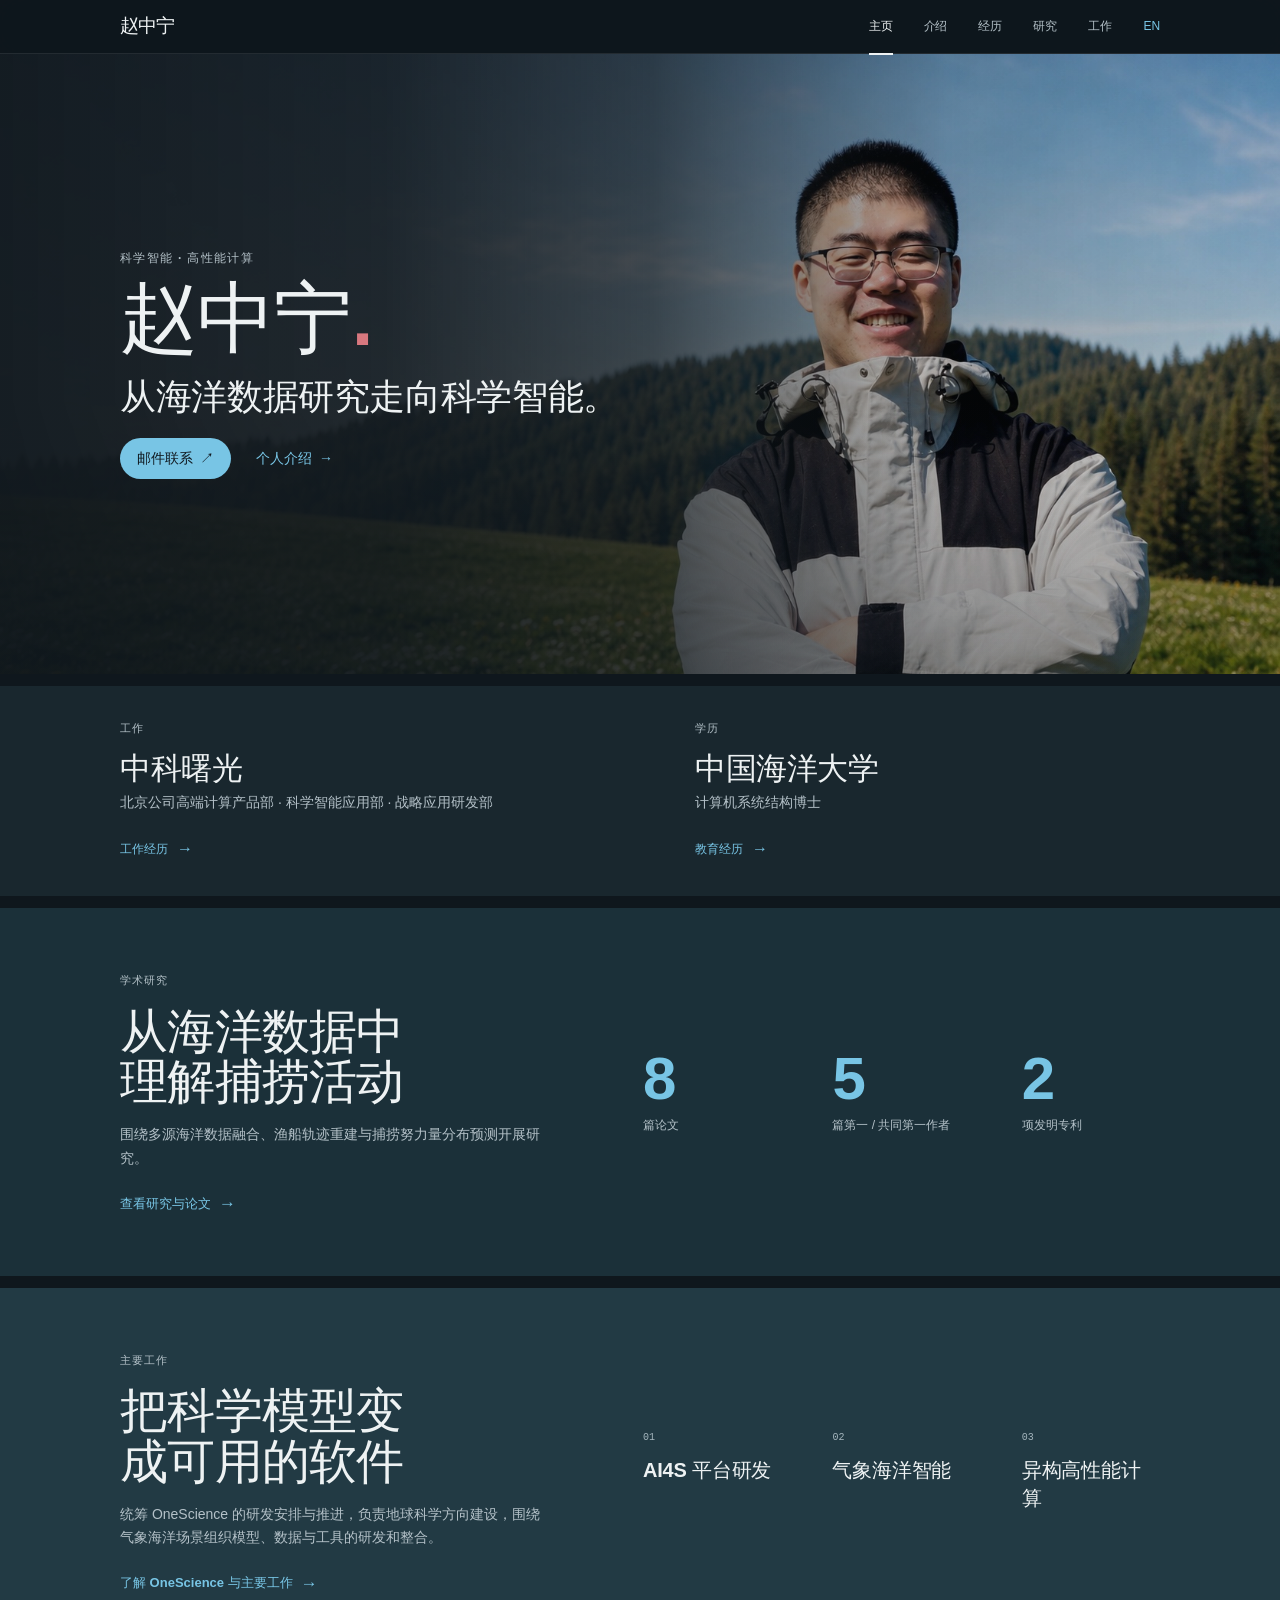
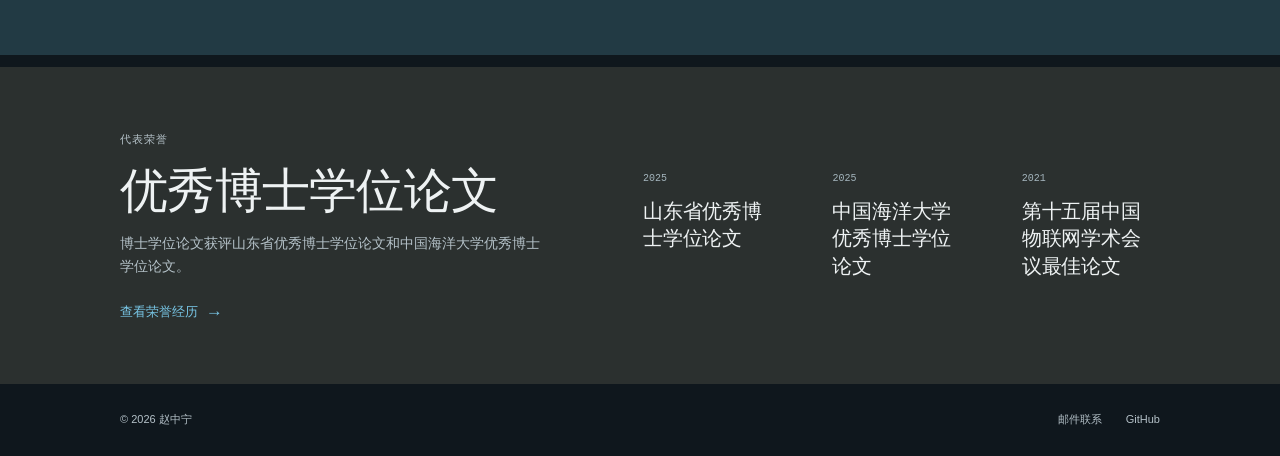
==== commit 5bb60ee6: "Darken palette and finalize profile details" ====
--- a/index.html
+++ b/index.html
@@ -3,9 +3,9 @@
   <head>
     <meta charset="utf-8">
     <meta name="viewport" content="width=device-width, initial-scale=1">
-    <meta name="description" content="目前就职于中科曙光高性能计算产品事业部，博士毕业于中国海洋大学。">
+    <meta name="description" content="现就职于中科曙光北京公司战略应用研发部，博士毕业于中国海洋大学。">
     <meta name="author" content="赵中宁">
-    <meta name="theme-color" content="#18252d">
+    <meta name="theme-color" content="#0f171d">
     <title>赵中宁｜个人主页</title>
     <link rel="canonical" href="https://zhaozhongningouc.github.io/">
     <link rel="alternate" hreflang="en" href="https://zhaozhongningouc.github.io/en/">
@@ -16,7 +16,7 @@
     <meta property="og:type" content="website">
     <meta property="og:url" content="https://zhaozhongningouc.github.io/">
     <meta property="og:title" content="赵中宁｜个人主页">
-    <meta property="og:description" content="目前就职于中科曙光高性能计算产品事业部，博士毕业于中国海洋大学。">
+    <meta property="og:description" content="现就职于中科曙光北京公司战略应用研发部，博士毕业于中国海洋大学。">
     <meta property="og:image" content="https://zhaozhongningouc.github.io/assets/images/og-v6.png">
     <meta property="og:image:width" content="1200">
     <meta property="og:image:height" content="630">
@@ -24,9 +24,9 @@
     <meta property="og:locale:alternate" content="en_US">
     <meta name="twitter:card" content="summary_large_image">
     <meta name="twitter:title" content="赵中宁｜个人主页">
-    <meta name="twitter:description" content="目前就职于中科曙光高性能计算产品事业部，博士毕业于中国海洋大学。">
+    <meta name="twitter:description" content="现就职于中科曙光北京公司战略应用研发部，博士毕业于中国海洋大学。">
     <meta name="twitter:image" content="https://zhaozhongningouc.github.io/assets/images/og-v6.png">
-    <script type="application/ld+json">{"@context":"https://schema.org","@type":"Person","name":"赵中宁","alternateName":"Jonny Chao","url":"https://zhaozhongningouc.github.io/","image":"https://zhaozhongningouc.github.io/assets/images/portrait-wide.jpg","worksFor":{"@type":"Organization","name":"中科曙光","department":{"@type":"Organization","name":"高性能计算产品事业部"}},"alumniOf":{"@type":"CollegeOrUniversity","name":"中国海洋大学"},"sameAs":["https://github.com/ZhaoZhongningOUC"]}</script>
+    <script type="application/ld+json">{"@context":"https://schema.org","@type":"Person","name":"赵中宁","alternateName":"Jonny Chao","url":"https://zhaozhongningouc.github.io/","image":"https://zhaozhongningouc.github.io/assets/images/portrait-wide.jpg","worksFor":{"@type":"Organization","name":"中科曙光","department":{"@type":"Organization","name":"北京公司高端计算产品部 · 科学智能应用部 · 战略应用研发部"}},"alumniOf":{"@type":"CollegeOrUniversity","name":"中国海洋大学"},"sameAs":["https://github.com/ZhaoZhongningOUC"]}</script>
     <script defer src="/assets/js/main.js"></script>
   </head>
   <body data-page="home" data-lang="zh">
@@ -88,7 +88,7 @@
             <span class="home-card-label">工作</span>
             <div class="home-status-main">
               <strong>中科曙光</strong>
-              <p>高性能计算产品事业部</p>
+              <p>北京公司高端计算产品部 · 科学智能应用部 · 战略应用研发部</p>
             </div>
             <span class="home-status-link">工作经历<span aria-hidden="true">→</span></span>
           </a>
--- a/assets/css/styles.css
+++ b/assets/css/styles.css
@@ -1,26 +1,26 @@
 :root {
-  --ink: #e8eff2;
+  --ink: #eef2f3;
   --ink-secondary: #b4c1c8;
   --ink-tertiary: #a4b5bd;
-  --line: #445761;
-  --line-soft: #34464f;
-  --surface: #22313a;
-  --surface-muted: #18252d;
-  --surface-raised: #2b3e48;
-  --hero-start: #21323b;
-  --hero-end: #274552;
-  --panel-status: #22343d;
-  --panel-blue: #203a46;
-  --panel-work: #29414b;
-  --panel-soft: #283942;
-  --panel-warm: #3a3632;
-  --blue: #8ccce4;
-  --blue-hover: #b9e6f4;
+  --line: #344851;
+  --line-soft: #283941;
+  --surface: #18242c;
+  --surface-muted: #0f171d;
+  --surface-raised: #22323b;
+  --hero-start: #121d23;
+  --hero-end: #1b2c33;
+  --panel-status: #19272e;
+  --panel-blue: #1b3039;
+  --panel-work: #223a44;
+  --panel-soft: #202f36;
+  --panel-warm: #2b302f;
+  --blue: #78c5e5;
+  --blue-hover: #a8ddf2;
   --brand-red: #d8787f;
-  --on-accent: #14232b;
-  --item-hover: #304852;
-  --header-bg: rgba(29, 43, 51, 0.9);
-  --shadow: rgba(7, 15, 20, 0.38);
+  --on-accent: #0f171d;
+  --item-hover: #294650;
+  --header-bg: rgba(15, 23, 29, 0.92);
+  --shadow: rgba(3, 8, 11, 0.48);
   --container: 1040px;
   --reading: 740px;
   --header-height: 54px;
@@ -138,7 +138,7 @@
 
 :focus-visible {
   border-radius: 4px;
-  outline: 3px solid rgba(140, 204, 228, 0.62);
+  outline: 3px solid rgba(120, 197, 229, 0.68);
   outline-offset: 3px;
 }
 
@@ -768,9 +768,9 @@
   gap: 10px;
   margin-top: 22px;
   padding: 8px 15px;
-  border: 1px solid #4b6570;
+  border: 1px solid #3a5662;
   border-radius: 999px;
-  background: #2b4652;
+  background: #203640;
   color: var(--blue);
   cursor: pointer;
   font-size: 12px;
@@ -929,12 +929,12 @@
 }
 
 .panel--blue {
-  --item-bg: #294954;
+  --item-bg: #24414b;
   background: var(--panel-blue);
 }
 
 .panel--soft {
-  --item-bg: #30434b;
+  --item-bg: #293b42;
   background: var(--panel-soft);
 }
 
@@ -981,7 +981,8 @@
 
 .organization-line {
   display: flex;
-  align-items: center;
+  align-items: baseline;
+  flex-wrap: wrap;
   gap: 8px;
   margin-top: 12px;
   color: var(--ink-secondary);
@@ -1374,7 +1375,7 @@
 }
 
 .featured-award--primary {
-  background: #294b5b;
+  background: #274753;
   box-shadow: none;
 }
 
@@ -1536,7 +1537,7 @@
     padding: 10px 18px;
     border: 1px solid var(--line-soft);
     border-radius: 18px;
-    background: rgba(34, 49, 58, 0.98);
+    background: rgba(24, 36, 44, 0.98);
     box-shadow: 0 18px 55px var(--shadow);
   }
 
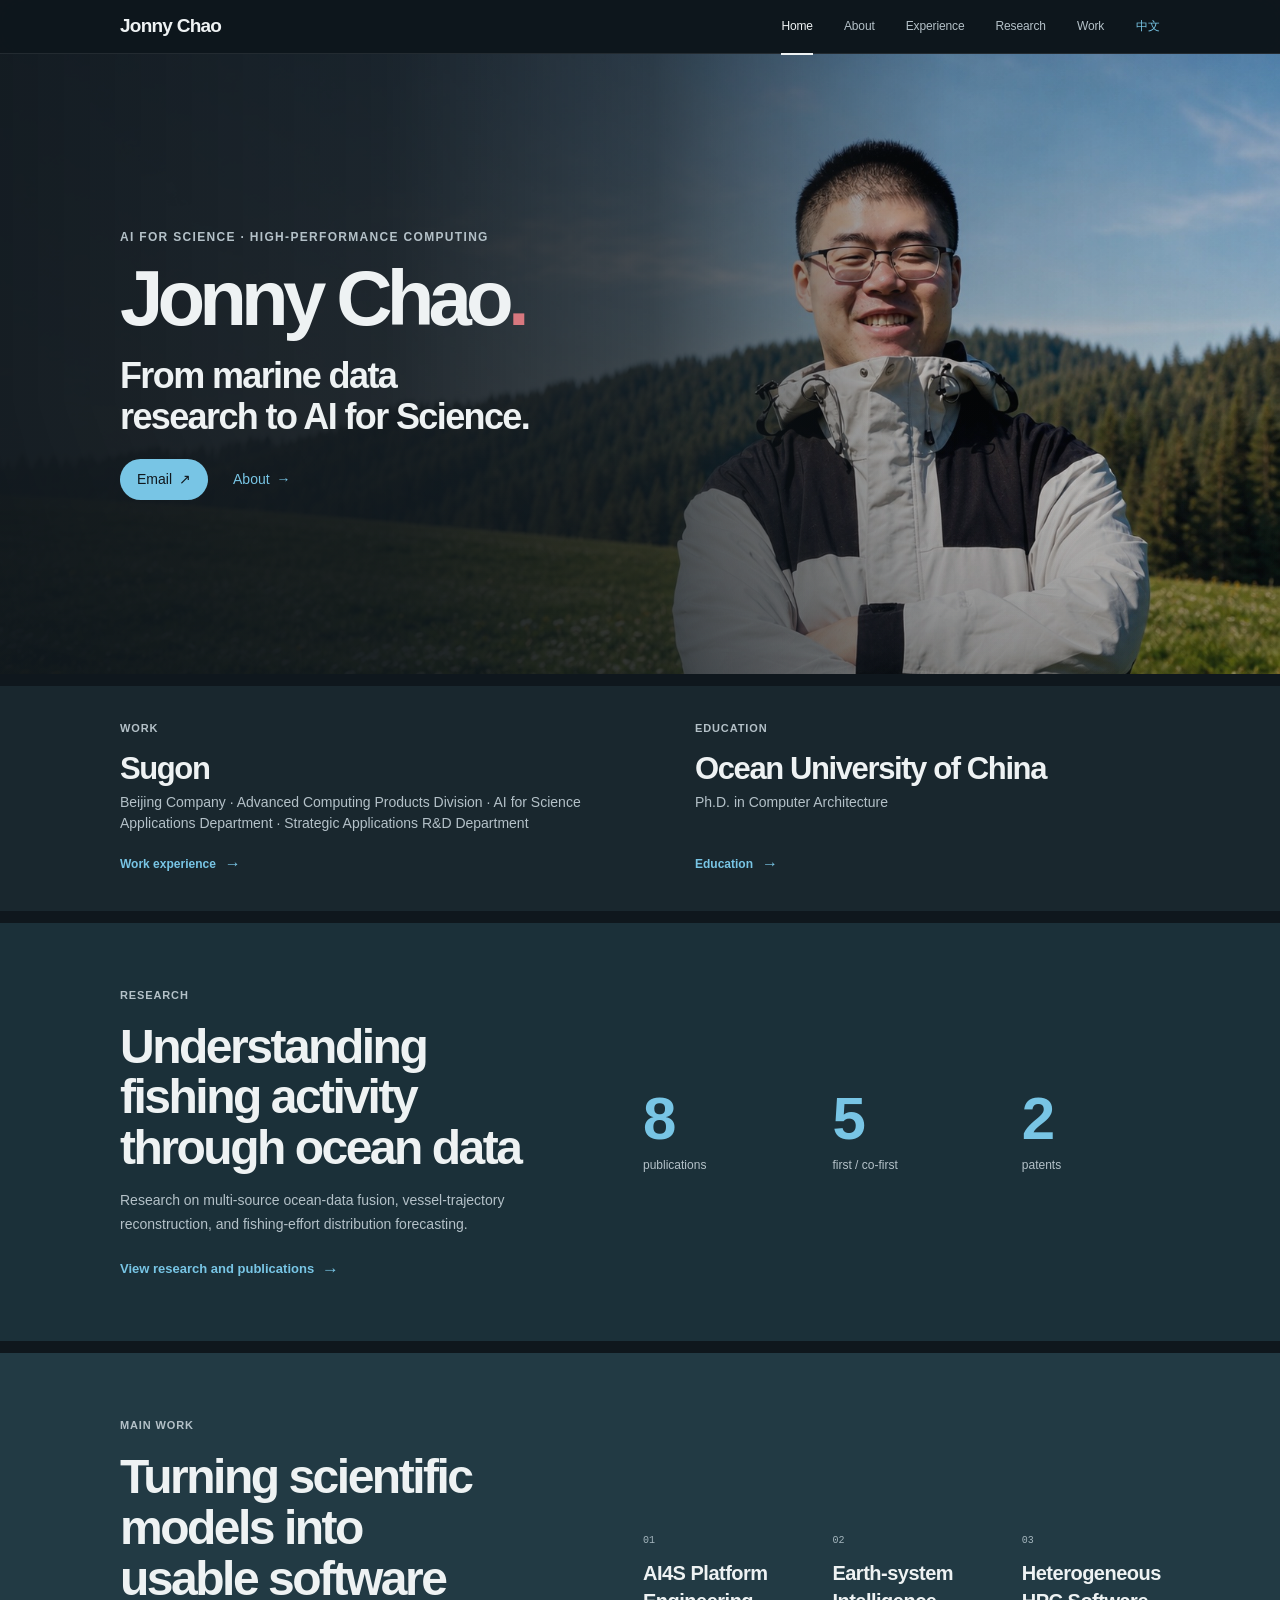
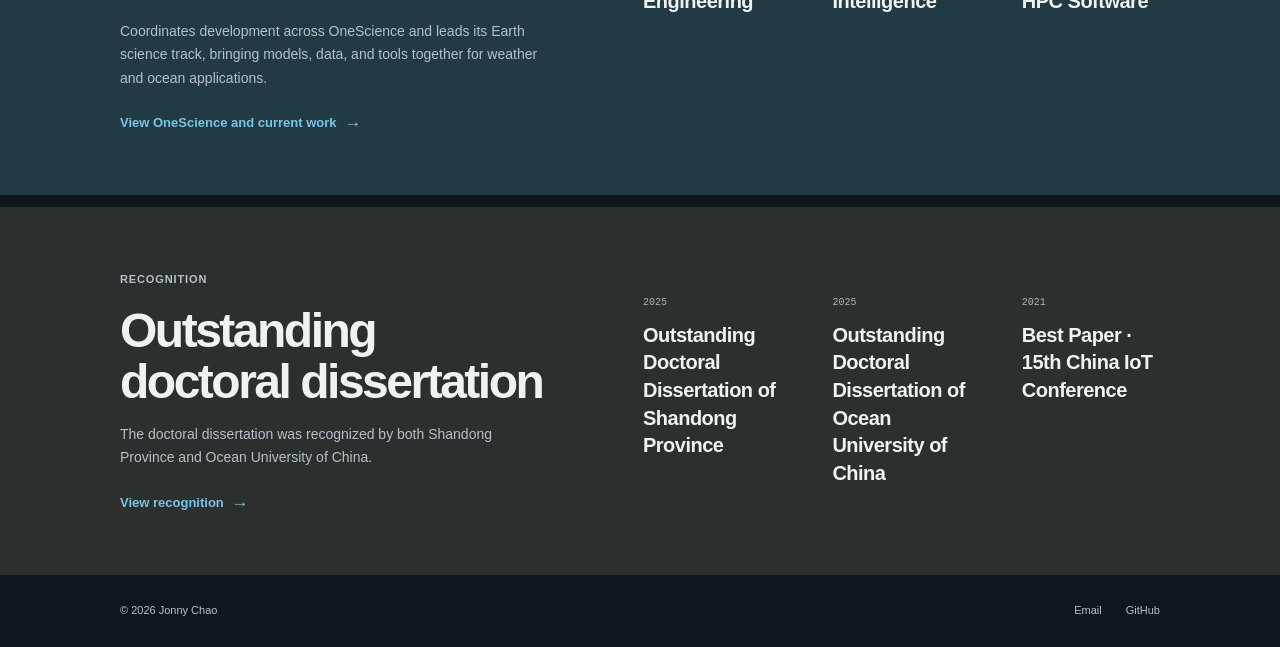
==== commit 52b95e6f: "Switch default language to English" ====
--- a/index.html
+++ b/index.html
@@ -1,62 +1,62 @@
 <!doctype html>
-<html lang="zh-CN">
+<html lang="en">
   <head>
     <meta charset="utf-8">
     <meta name="viewport" content="width=device-width, initial-scale=1">
-    <meta name="description" content="现就职于中科曙光北京公司战略应用研发部，博士毕业于中国海洋大学。">
-    <meta name="author" content="赵中宁">
+    <meta name="description" content="Sugon Beijing · Strategic Applications R&amp;D Department. Ph.D. from Ocean University of China.">
+    <meta name="author" content="Jonny Chao">
     <meta name="theme-color" content="#0f171d">
-    <title>赵中宁｜个人主页</title>
+    <title>Jonny Chao — Personal Résumé</title>
     <link rel="canonical" href="https://zhaozhongningouc.github.io/">
-    <link rel="alternate" hreflang="en" href="https://zhaozhongningouc.github.io/en/">
-    <link rel="alternate" hreflang="zh-CN" href="https://zhaozhongningouc.github.io/">
+    <link rel="alternate" hreflang="en" href="https://zhaozhongningouc.github.io/">
+    <link rel="alternate" hreflang="zh-CN" href="https://zhaozhongningouc.github.io/zh/">
     <link rel="alternate" hreflang="x-default" href="https://zhaozhongningouc.github.io/">
     <link rel="preload" href="/assets/images/portrait-wide.jpg" as="image" type="image/jpeg">
     <link rel="stylesheet" href="/assets/css/styles.css">
     <meta property="og:type" content="website">
     <meta property="og:url" content="https://zhaozhongningouc.github.io/">
-    <meta property="og:title" content="赵中宁｜个人主页">
-    <meta property="og:description" content="现就职于中科曙光北京公司战略应用研发部，博士毕业于中国海洋大学。">
+    <meta property="og:title" content="Jonny Chao — Personal Résumé">
+    <meta property="og:description" content="Sugon Beijing · Strategic Applications R&amp;D Department. Ph.D. from Ocean University of China.">
     <meta property="og:image" content="https://zhaozhongningouc.github.io/assets/images/og-v6.png">
     <meta property="og:image:width" content="1200">
     <meta property="og:image:height" content="630">
-    <meta property="og:locale" content="zh_CN">
-    <meta property="og:locale:alternate" content="en_US">
+    <meta property="og:locale" content="en_US">
+    <meta property="og:locale:alternate" content="zh_CN">
     <meta name="twitter:card" content="summary_large_image">
-    <meta name="twitter:title" content="赵中宁｜个人主页">
-    <meta name="twitter:description" content="现就职于中科曙光北京公司战略应用研发部，博士毕业于中国海洋大学。">
+    <meta name="twitter:title" content="Jonny Chao — Personal Résumé">
+    <meta name="twitter:description" content="Sugon Beijing · Strategic Applications R&amp;D Department. Ph.D. from Ocean University of China.">
     <meta name="twitter:image" content="https://zhaozhongningouc.github.io/assets/images/og-v6.png">
-    <script type="application/ld+json">{"@context":"https://schema.org","@type":"Person","name":"赵中宁","alternateName":"Jonny Chao","url":"https://zhaozhongningouc.github.io/","image":"https://zhaozhongningouc.github.io/assets/images/portrait-wide.jpg","worksFor":{"@type":"Organization","name":"中科曙光","department":{"@type":"Organization","name":"北京公司高端计算产品部 · 科学智能应用部 · 战略应用研发部"}},"alumniOf":{"@type":"CollegeOrUniversity","name":"中国海洋大学"},"sameAs":["https://github.com/ZhaoZhongningOUC"]}</script>
+    <script type="application/ld+json">{"@context":"https://schema.org","@type":"Person","name":"Jonny Chao","alternateName":"赵中宁","url":"https://zhaozhongningouc.github.io/","image":"https://zhaozhongningouc.github.io/assets/images/portrait-wide.jpg","worksFor":{"@type":"Organization","name":"Sugon","department":{"@type":"Organization","name":"Beijing Company · Advanced Computing Products Division · AI for Science Applications Department · Strategic Applications R&D Department"}},"alumniOf":{"@type":"CollegeOrUniversity","name":"Ocean University of China"},"sameAs":["https://github.com/ZhaoZhongningOUC"]}</script>
     <script defer src="/assets/js/main.js"></script>
   </head>
-  <body data-page="home" data-lang="zh">
+  <body data-page="home" data-lang="en">
 
-    <a class="skip-link" href="#main-content">跳到主要内容</a>
+    <a class="skip-link" href="#main-content">Skip to content</a>
     <header class="site-header">
       <div class="site-nav container">
-        <a class="wordmark" href="/" aria-label="赵中宁 — 主页">赵中宁</a>
+        <a class="wordmark" href="/" aria-label="Jonny Chao — Home">Jonny Chao</a>
         <button class="nav-toggle" type="button" aria-expanded="false" aria-controls="nav-menu">
-          <span class="nav-toggle__label">菜单</span>
+          <span class="nav-toggle__label">Menu</span>
           <span class="nav-toggle__icon" aria-hidden="true"><i></i><i></i></span>
         </button>
-        <nav class="nav-menu" id="nav-menu" aria-label="主要导航">
+        <nav class="nav-menu" id="nav-menu" aria-label="Primary navigation">
 
         <a class="nav-link" href="/" aria-current="page">
-          主页
+          Home
         </a>
         <a class="nav-link" href="/about/">
-          介绍
+          About
         </a>
         <a class="nav-link" href="/experience/">
-          经历
+          Experience
         </a>
         <a class="nav-link" href="/research/">
-          研究
+          Research
         </a>
         <a class="nav-link" href="/work/">
-          工作
+          Work
         </a>
-          <a class="language-link" href="/en/" hreflang="en" aria-label="切换到英文版">EN</a>
+          <a class="language-link" href="/zh/" hreflang="zh-CN" aria-label="切换为中文">中文</a>
         </nav>
       </div>
     </header>
@@ -65,40 +65,40 @@
       <section class="home-hero" aria-labelledby="home-title">
         <div class="container home-hero__inner">
           <div class="home-copy">
-            <p class="eyebrow">科学智能 · 高性能计算</p>
-            <h1 id="home-title">赵中宁<span aria-hidden="true">.</span></h1>
-            <p class="home-headline">从海洋数据研究走向科学智能。</p>
+            <p class="eyebrow">AI FOR SCIENCE · HIGH-PERFORMANCE COMPUTING</p>
+            <h1 id="home-title">Jonny Chao<span aria-hidden="true">.</span></h1>
+            <p class="home-headline">From marine data research to AI for Science.</p>
             <div class="home-actions">
-              <a class="primary-link" href="mailto:zhaozhn@sugon.com">邮件联系<span aria-hidden="true">↗</span></a>
+              <a class="primary-link" href="mailto:zhaozhn@sugon.com">Email<span aria-hidden="true">↗</span></a>
 
   <a class="text-link" href="/about/">
-    <span>个人介绍</span><span aria-hidden="true">→</span>
+    <span>About</span><span aria-hidden="true">→</span>
   </a>
             </div>
           </div>
         </div>
         <figure class="home-portrait">
-          <img src="/assets/images/portrait-wide.jpg" alt="赵中宁户外照片" width="1672" height="941" fetchpriority="high">
+          <img src="/assets/images/portrait-wide.jpg" alt="Portrait of Jonny Chao outdoors" width="1672" height="941" fetchpriority="high">
         </figure>
       </section>
       <section class="home-status-section" aria-labelledby="resume-overview-title">
         <div class="container home-status-row">
-          <h2 class="sr-only" id="resume-overview-title">简历概览</h2>
+          <h2 class="sr-only" id="resume-overview-title">Résumé overview</h2>
           <a class="home-status-item" href="/work/">
-            <span class="home-card-label">工作</span>
+            <span class="home-card-label">Work</span>
             <div class="home-status-main">
-              <strong>中科曙光</strong>
-              <p>北京公司高端计算产品部 · 科学智能应用部 · 战略应用研发部</p>
+              <strong>Sugon</strong>
+              <p>Beijing Company · Advanced Computing Products Division · AI for Science Applications Department · Strategic Applications R&amp;D Department</p>
             </div>
-            <span class="home-status-link">工作经历<span aria-hidden="true">→</span></span>
+            <span class="home-status-link">Work experience<span aria-hidden="true">→</span></span>
           </a>
           <a class="home-status-item" href="/experience/#education">
-            <span class="home-card-label">学历</span>
+            <span class="home-card-label">Education</span>
             <div class="home-status-main">
-              <strong>中国海洋大学</strong>
-              <p>计算机系统结构博士</p>
+              <strong>Ocean University of China</strong>
+              <p>Ph.D. in Computer Architecture</p>
             </div>
-            <span class="home-status-link">教育经历<span aria-hidden="true">→</span></span>
+            <span class="home-status-link">Education<span aria-hidden="true">→</span></span>
           </a>
         </div>
       </section>
@@ -106,15 +106,15 @@
   <section class="home-feature-section home-feature-section--research">
     <a class="container home-feature-inner" href="/research/">
       <div class="home-feature-copy">
-        <span class="home-card-label">学术研究</span>
-        <h2>从海洋数据中理解捕捞活动</h2>
-        <p>围绕多源海洋数据融合、渔船轨迹重建与捕捞努力量分布预测开展研究。</p>
-        <span class="home-feature-link">查看研究与论文<span aria-hidden="true">→</span></span>
+        <span class="home-card-label">Research</span>
+        <h2>Understanding fishing activity through ocean data</h2>
+        <p>Research on multi-source ocean-data fusion, vessel-trajectory reconstruction, and fishing-effort distribution forecasting.</p>
+        <span class="home-feature-link">View research and publications<span aria-hidden="true">→</span></span>
       </div>
       <dl class="home-feature-details home-feature-stats">
-          <div><dt>8</dt><dd>篇论文</dd></div>
-          <div><dt>5</dt><dd>篇第一 / 共同第一作者</dd></div>
-          <div><dt>2</dt><dd>项发明专利</dd></div>
+          <div><dt>8</dt><dd>publications</dd></div>
+          <div><dt>5</dt><dd>first / co-first</dd></div>
+          <div><dt>2</dt><dd>patents</dd></div>
         </dl>
     </a>
   </section>
@@ -122,39 +122,39 @@
   <section class="home-feature-section home-feature-section--work">
     <a class="container home-feature-inner" href="/work/">
       <div class="home-feature-copy">
-        <span class="home-card-label">主要工作</span>
-        <h2>把科学模型变成可用的软件</h2>
-        <p>统筹 OneScience 的研发安排与推进，负责地球科学方向建设，围绕气象海洋场景组织模型、数据与工具的研发和整合。</p>
-        <span class="home-feature-link">了解 OneScience 与主要工作<span aria-hidden="true">→</span></span>
+        <span class="home-card-label">Main work</span>
+        <h2>Turning scientific models into usable software</h2>
+        <p>Coordinates development across OneScience and leads its Earth science track, bringing models, data, and tools together for weather and ocean applications.</p>
+        <span class="home-feature-link">View OneScience and current work<span aria-hidden="true">→</span></span>
       </div>
       <ol class="home-feature-details home-feature-list">
-        <li><strong>AI4S 平台研发</strong><span>01</span></li>
-        <li><strong>气象海洋智能</strong><span>02</span></li>
-        <li><strong>异构高性能计算</strong><span>03</span></li></ol>
+        <li><strong>AI4S Platform Engineering</strong><span>01</span></li>
+        <li><strong>Earth-system Intelligence</strong><span>02</span></li>
+        <li><strong>Heterogeneous HPC Software</strong><span>03</span></li></ol>
     </a>
   </section>
 
   <section class="home-feature-section home-feature-section--recognition">
     <a class="container home-feature-inner" href="/experience/#recognition">
       <div class="home-feature-copy">
-        <span class="home-card-label">代表荣誉</span>
-        <h2>优秀博士学位论文</h2>
-        <p>博士学位论文获评山东省优秀博士学位论文和中国海洋大学优秀博士学位论文。</p>
-        <span class="home-feature-link">查看荣誉经历<span aria-hidden="true">→</span></span>
+        <span class="home-card-label">Recognition</span>
+        <h2>Outstanding doctoral dissertation</h2>
+        <p>The doctoral dissertation was recognized by both Shandong Province and Ocean University of China.</p>
+        <span class="home-feature-link">View recognition<span aria-hidden="true">→</span></span>
       </div>
       <ol class="home-feature-details home-feature-list">
-        <li><strong>山东省优秀博士学位论文</strong><span>2025</span></li>
-        <li><strong>中国海洋大学优秀博士学位论文</strong><span>2025</span></li>
-        <li><strong>第十五届中国物联网学术会议最佳论文</strong><span>2021</span></li></ol>
+        <li><strong>Outstanding Doctoral Dissertation of Shandong Province</strong><span>2025</span></li>
+        <li><strong>Outstanding Doctoral Dissertation of Ocean University of China</strong><span>2025</span></li>
+        <li><strong>Best Paper · 15th China IoT Conference</strong><span>2021</span></li></ol>
     </a>
   </section>
     </main>
 
     <footer class="site-footer">
       <div class="container footer-inner">
-        <p>© 2026 赵中宁</p>
+        <p>© 2026 Jonny Chao</p>
         <div class="footer-links">
-          <a href="mailto:zhaozhn@sugon.com">邮件联系</a>
+          <a href="mailto:zhaozhn@sugon.com">Email</a>
           <a href="https://github.com/ZhaoZhongningOUC" target="_blank" rel="noreferrer">GitHub</a>
 
         </div>
